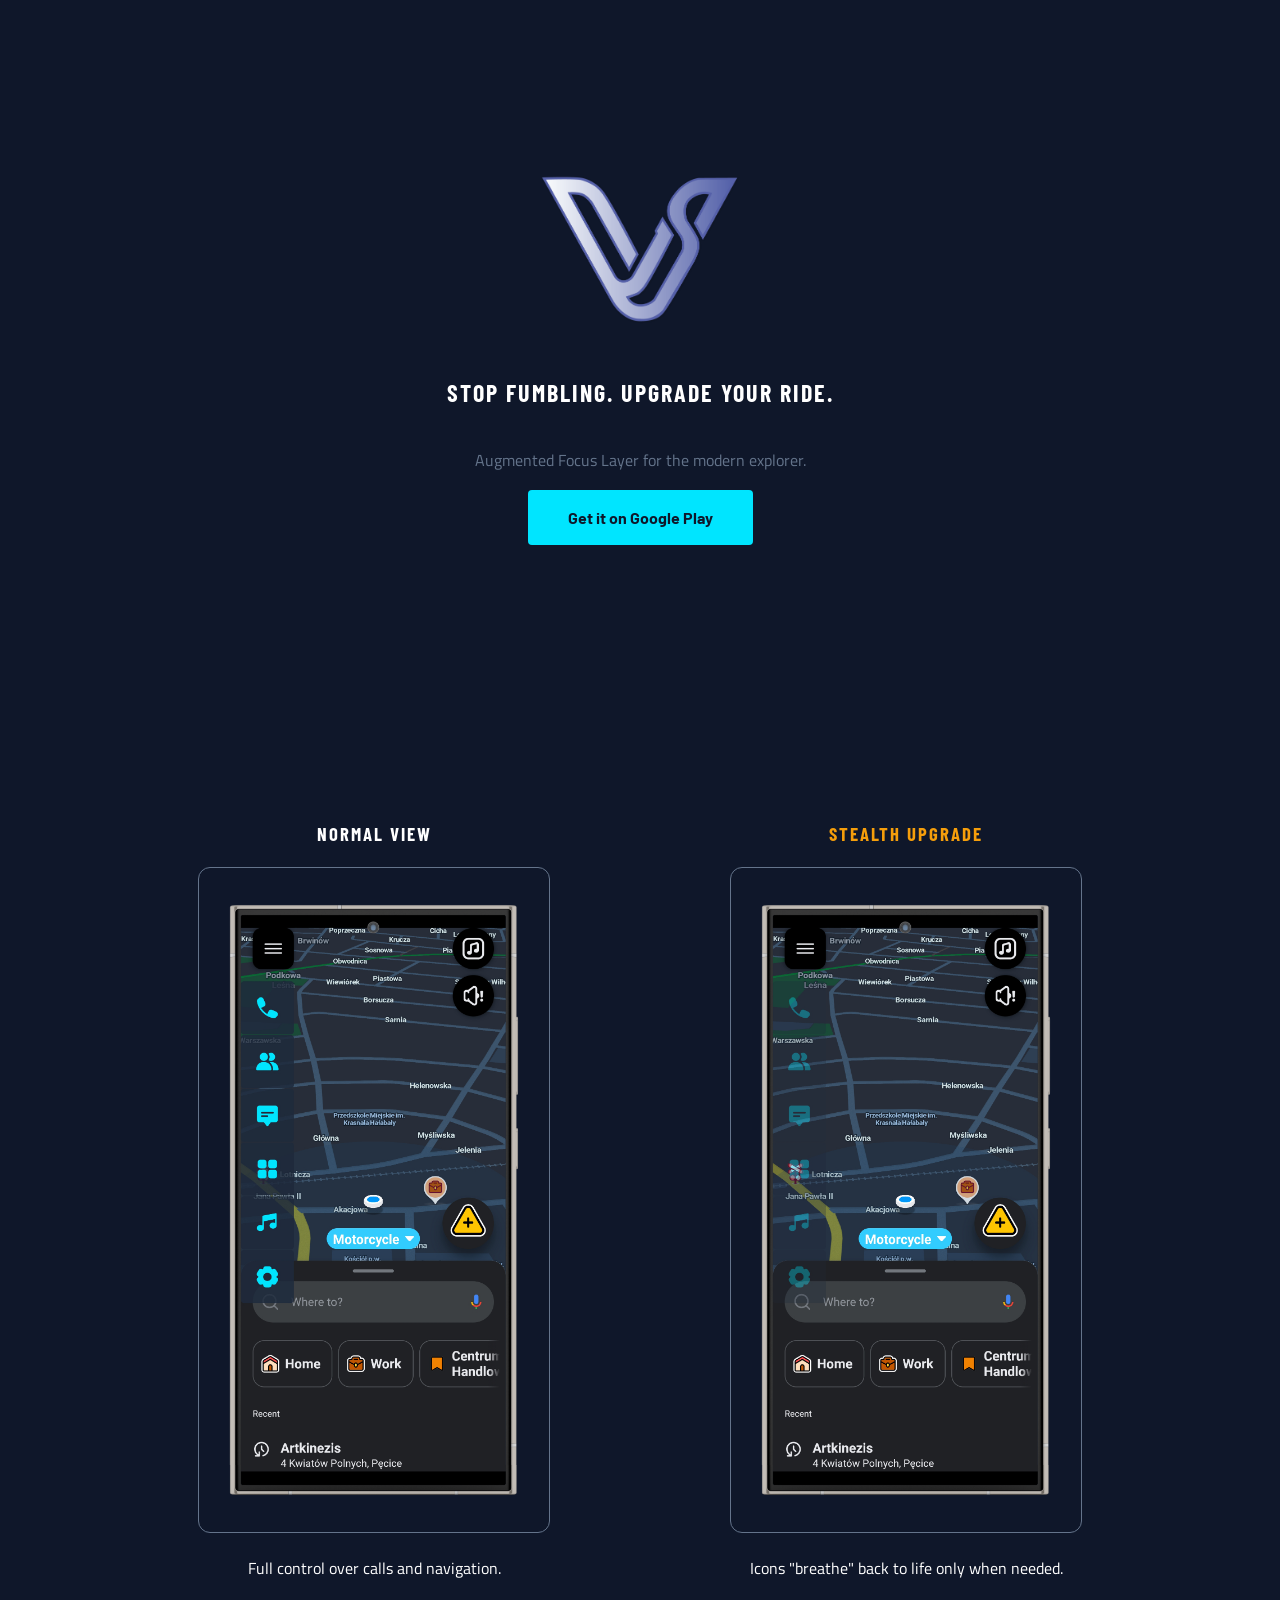
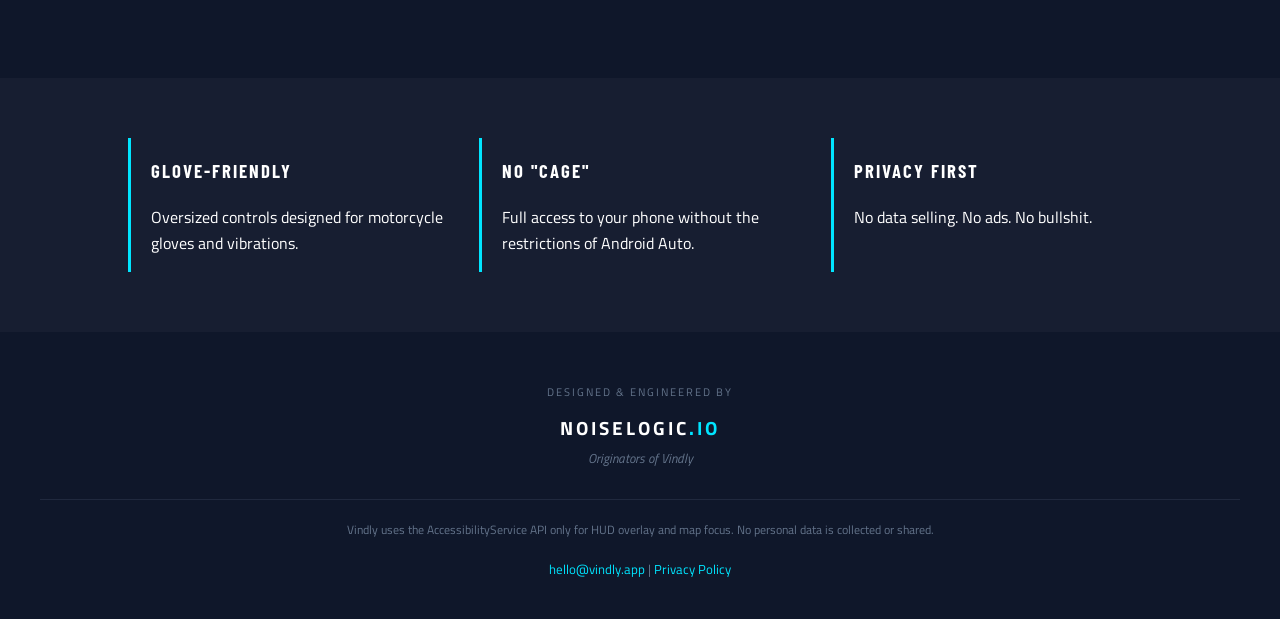
==== index.html @ b92289c8 "Update landing page copy and footer branding. Remove leftover cite markers, apply the new hero/foote" ====
<!DOCTYPE html>
<html lang="en">
<head>
    <meta charset="UTF-8">
    <meta name="viewport" content="width=device-width, initial-scale=1.0">
    <title>Vindly | Augmented Focus Layer</title>
    <link href="https://fonts.googleapis.com/css2?family=Barlow+Condensed:wght@700&family=Barlow:wght@400;700&family=Titillium+Web:wght@300;400;700&display=swap" rel="stylesheet">
    <style>
        :root {
            --midnight-navy: #0F172A; /* Tło paneli  */
            --velocity-cyan: #00E5FF; /* Główne akcenty  */
            --steel-gray: #64748B;    /* Elementy strukturalne */
            --premium-gold: #F59E0B;  /* Badge i Premium */
            --white: #FFFFFF;
        }

        body {
            margin: 0;
            background-color: var(--midnight-navy);
            color: var(--white);
            font-family: 'Titillium Web', sans-serif; /* Język inżynieryjny */
            line-height: 1.6;
        }

        h1, h2, h3 {
            font-family: 'Barlow Condensed', sans-serif; /* HUD Style */
            text-transform: uppercase;
            letter-spacing: 2px;
        }

        /* Sekcja Hero */
        .hero {
            height: 80vh;
            background: linear-gradient(rgba(15, 23, 42, 0.8), rgba(15, 23, 42, 0.8)), url('hero shot.png');
            background-size: cover;
            background-position: center;
            display: flex;
            flex-direction: column;
            justify-content: center;
            align-items: center;
            text-align: center;
            padding: 0 20px;
        }

        .logo { max-width: 200px; margin-bottom: 30px; }

        .btn-play {
            background-color: var(--velocity-cyan);
            color: var(--midnight-navy);
            padding: 15px 40px;
            font-weight: bold;
            text-decoration: none;
            border-radius: 4px;
            font-family: 'Barlow', sans-serif;
            transition: 0.3s ease;
        }

        .btn-play:hover { box-shadow: 0 0 15px var(--velocity-cyan); }

        /* Porównanie Normal vs Stealth */
        .comparison {
            padding: 80px 10%;
            display: grid;
            grid-template-columns: 1fr 1fr;
            gap: 40px;
            text-align: center;
        }

        .screen-container img {
            width: 100%;
            max-width: 350px;
            border-radius: 12px;
            border: 1px solid var(--steel-gray);
        }

        .stealth-label { color: var(--premium-gold); font-weight: bold; }

        /* Funkcje darmowe */
        .features {
            padding: 60px 10%;
            background: rgba(255, 255, 255, 0.03);
            display: grid;
            grid-template-columns: repeat(auto-fit, minmax(250px, 1fr));
            gap: 30px;
        }

        .feature-item { border-left: 3px solid var(--velocity-cyan); padding-left: 20px; }

        footer {
            padding: 40px;
            text-align: center;
            font-size: 0.8rem;
            color: var(--steel-gray);
        }

        @media (max-width: 768px) {
            .comparison { grid-template-columns: 1fr; }
        }
    </style>
</head>
<body>

    <section class="hero">
        <img src="logo Vindly.png" alt="Vindly Logo" class="logo">
        <h1>Stop fumbling. Upgrade your ride.</h1>
        <p style="max-width: 600px; color: var(--steel-gray);">Augmented Focus Layer for the modern explorer.</p>
        <a href="TU_WSTAW_LINK_DO_GOOGLE_PLAY" class="btn-play">Get it on Google Play</a>
    </section>

    <section class="comparison">
        <div class="screen-container">
            <h3>Normal View</h3>
            <img src="Screenshot_2_normal.png" alt="Vindly Normal Mode">
            <p>Full control over calls and navigation.</p>
        </div>
        <div class="screen-container">
            <h3 class="stealth-label">Stealth Upgrade</h3>
            <img src="Screenshot_1_stealth.png" alt="Vindly Stealth Mode">
            <p>Icons "breathe" back to life only when needed.</p>
        </div>
    </section>

    <section class="features">
        <div class="feature-item">
            <h3>Glove-Friendly</h3>
            <p>Oversized controls designed for motorcycle gloves and vibrations.</p>
        </div>
        <div class="feature-item">
            <h3>No "Cage"</h3>
            <p>Full access to your phone without the restrictions of Android Auto.</p>
        </div>
        <div class="feature-item">
            <h3>Privacy First</h3>
            <p>No data selling. No ads. No bullshit.</p>
        </div>
    </section>

    <footer>
        <div style="margin-bottom: 30px;">
            <p style="letter-spacing: 2px; font-size: 0.7rem; color: var(--steel-gray); text-transform: uppercase;">
                Designed & Engineered by
            </p>
            <a href="https://noiselogic.io" style="text-decoration: none; color: var(--white); font-weight: bold; font-size: 1.2rem; letter-spacing: 3px;">
                NOISELOGIC<span style="color: var(--velocity-cyan);">.IO</span>
            </a>
            <p style="font-size: 0.8rem; font-style: italic; margin-top: 5px; color: var(--steel-gray);">Originators of Vindly</p>
        </div>

        <div style="border-top: 1px solid rgba(100, 116, 139, 0.2); padding-top: 20px;">
            <p style="font-size: 0.75rem; max-width: 600px; margin: 0 auto 20px;">
                Vindly uses the AccessibilityService API only for HUD overlay and map focus.
                No personal data is collected or shared.
            </p>
            <a href="mailto:hello@vindly.app" style="color: var(--velocity-cyan); text-decoration: none;">hello@vindly.app</a> |
            <a href="https://noiselogic.io/privacy" style="color: var(--velocity-cyan); text-decoration: none;">Privacy Policy</a>
        </div>
    </footer>

</body>
</html>
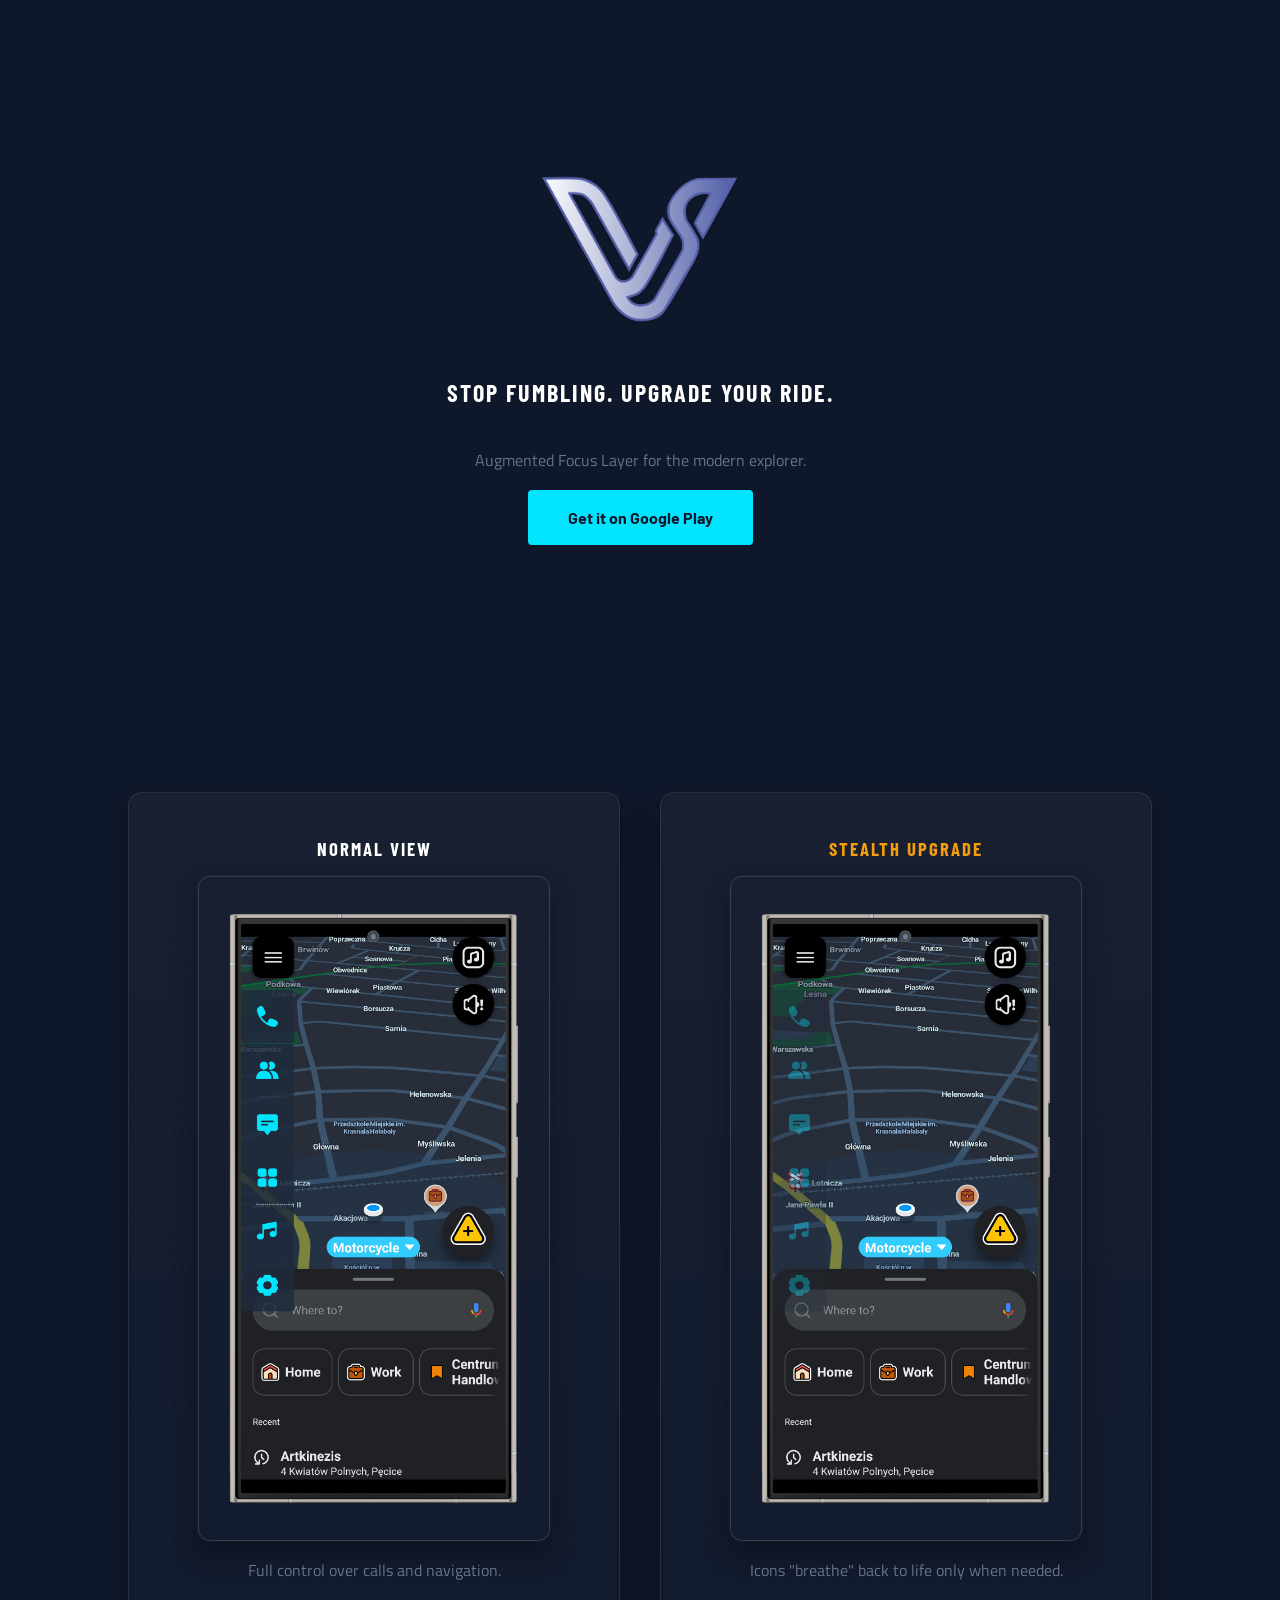
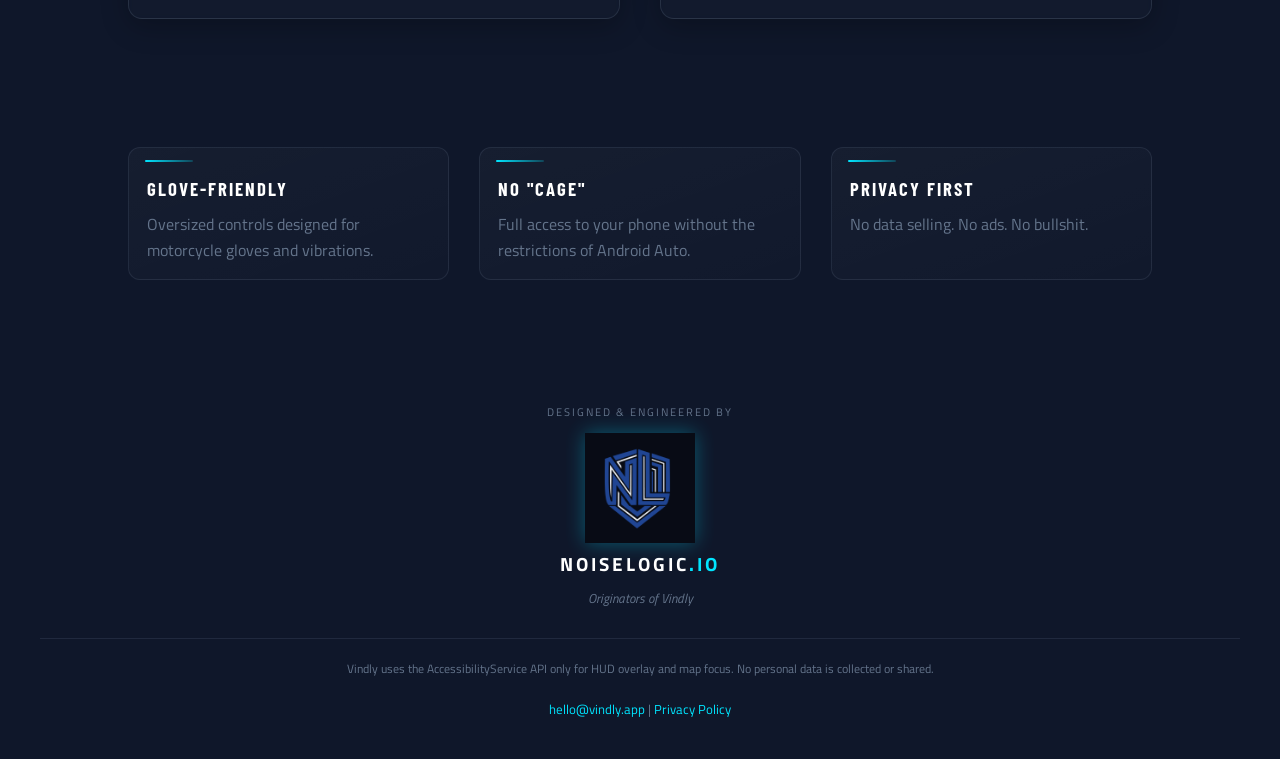
==== commit 15de2c27: "Apply Ghost UI polish and integrate Noiselogic logo. Refine comparison/features sections with lighte" ====
--- a/index.html
+++ b/index.html
@@ -59,37 +59,156 @@
 
         /* Porównanie Normal vs Stealth */
         .comparison {
-            padding: 80px 10%;
+            padding: 72px 10%;
             display: grid;
             grid-template-columns: 1fr 1fr;
             gap: 40px;
             text-align: center;
         }
 
+        .screen-container {
+            padding: 22px 20px 18px;
+            border-radius: 14px;
+            background: linear-gradient(
+                180deg,
+                rgba(255, 255, 255, 0.04) 0%,
+                rgba(255, 255, 255, 0.015) 100%
+            );
+            border: 1px solid rgba(100, 116, 139, 0.24);
+            backdrop-filter: blur(2px);
+            -webkit-backdrop-filter: blur(2px);
+            box-shadow: 0 8px 28px rgba(0, 0, 0, 0.24);
+            transition: transform 0.25s ease, border-color 0.25s ease, box-shadow 0.25s ease;
+        }
+
+        .screen-container:hover {
+            transform: translateY(-2px);
+            border-color: rgba(0, 229, 255, 0.45);
+            box-shadow: 0 12px 34px rgba(0, 0, 0, 0.28);
+        }
+
+        .screen-container h3 {
+            margin-bottom: 12px;
+        }
+
+        .screen-container p {
+            margin-top: 10px;
+            color: var(--steel-gray);
+        }
+
         .screen-container img {
             width: 100%;
             max-width: 350px;
             border-radius: 12px;
-            border: 1px solid var(--steel-gray);
+            border: 1px solid rgba(100, 116, 139, 0.38);
+            box-shadow: 0 0 0 1px rgba(255, 255, 255, 0.03), 0 12px 24px rgba(0, 0, 0, 0.35);
         }
 
         .stealth-label { color: var(--premium-gold); font-weight: bold; }
 
         /* Funkcje darmowe */
         .features {
-            padding: 60px 10%;
-            background: rgba(255, 255, 255, 0.03);
+            padding: 56px 10% 72px;
             display: grid;
             grid-template-columns: repeat(auto-fit, minmax(250px, 1fr));
             gap: 30px;
         }
 
-        .feature-item { border-left: 3px solid var(--velocity-cyan); padding-left: 20px; }
+        .feature-item {
+            position: relative;
+            padding: 18px 18px 16px;
+            border-radius: 12px;
+            background: linear-gradient(
+                160deg,
+                rgba(255, 255, 255, 0.03) 0%,
+                rgba(255, 255, 255, 0.01) 100%
+            );
+            border: 1px solid rgba(100, 116, 139, 0.2);
+            transition: border-color 0.25s ease, transform 0.25s ease;
+        }
+
+        .feature-item::before {
+            content: "";
+            position: absolute;
+            left: 16px;
+            top: 12px;
+            width: 48px;
+            height: 2px;
+            background: linear-gradient(90deg, var(--velocity-cyan) 0%, rgba(0, 229, 255, 0.2) 100%);
+            border-radius: 999px;
+        }
+
+        .feature-item:hover {
+            transform: translateY(-2px);
+            border-color: rgba(0, 229, 255, 0.38);
+        }
+
+        .feature-item h3 {
+            margin-top: 8px;
+            margin-bottom: 8px;
+        }
+
+        .feature-item p {
+            margin: 0;
+            color: var(--steel-gray);
+        }
 
         footer {
             padding: 40px;
             text-align: center;
             font-size: 0.8rem;
+            color: var(--steel-gray);
+        }
+
+        .credits-block {
+            margin-bottom: 30px;
+        }
+
+        .credits-kicker {
+            letter-spacing: 2px;
+            font-size: 0.7rem;
+            color: var(--steel-gray);
+            text-transform: uppercase;
+            margin-bottom: 12px;
+        }
+
+        .noiselogic-brand {
+            display: inline-flex;
+            flex-direction: column;
+            align-items: center;
+            gap: 6px;
+            text-decoration: none;
+            color: var(--white);
+            transition: transform 0.25s ease;
+        }
+
+        .noiselogic-logo {
+            width: 110px;
+            height: auto;
+            opacity: 0.95;
+            filter: drop-shadow(0 0 10px rgba(0, 229, 255, 0.35));
+            transition: filter 0.25s ease, transform 0.25s ease;
+        }
+
+        .noiselogic-wordmark {
+            font-weight: bold;
+            font-size: 1.2rem;
+            letter-spacing: 3px;
+        }
+
+        .noiselogic-brand:hover {
+            transform: translateY(-1px);
+        }
+
+        .noiselogic-brand:hover .noiselogic-logo {
+            transform: scale(1.03);
+            filter: drop-shadow(0 0 14px rgba(0, 229, 255, 0.5));
+        }
+
+        .credits-origin {
+            font-size: 0.8rem;
+            font-style: italic;
+            margin-top: 8px;
             color: var(--steel-gray);
         }
 
@@ -136,14 +255,15 @@
     </section>
 
     <footer>
-        <div style="margin-bottom: 30px;">
-            <p style="letter-spacing: 2px; font-size: 0.7rem; color: var(--steel-gray); text-transform: uppercase;">
+        <div class="credits-block">
+            <p class="credits-kicker">
                 Designed & Engineered by
             </p>
-            <a href="https://noiselogic.io" style="text-decoration: none; color: var(--white); font-weight: bold; font-size: 1.2rem; letter-spacing: 3px;">
-                NOISELOGIC<span style="color: var(--velocity-cyan);">.IO</span>
+            <a href="https://noiselogic.io" class="noiselogic-brand" aria-label="Visit Noiselogic website">
+                <img src="logo NoiseLogic.png" alt="Noiselogic Logo" class="noiselogic-logo">
+                <span class="noiselogic-wordmark">NOISELOGIC<span style="color: var(--velocity-cyan);">.IO</span></span>
             </a>
-            <p style="font-size: 0.8rem; font-style: italic; margin-top: 5px; color: var(--steel-gray);">Originators of Vindly</p>
+            <p class="credits-origin">Originators of Vindly</p>
         </div>
 
         <div style="border-top: 1px solid rgba(100, 116, 139, 0.2); padding-top: 20px;">
@@ -152,7 +272,7 @@
                 No personal data is collected or shared.
             </p>
             <a href="mailto:hello@vindly.app" style="color: var(--velocity-cyan); text-decoration: none;">hello@vindly.app</a> |
-            <a href="https://noiselogic.io/privacy" style="color: var(--velocity-cyan); text-decoration: none;">Privacy Policy</a>
+            <a href="privacy-policy.html" style="color: var(--velocity-cyan); text-decoration: none;">Privacy Policy</a>
         </div>
     </footer>
 
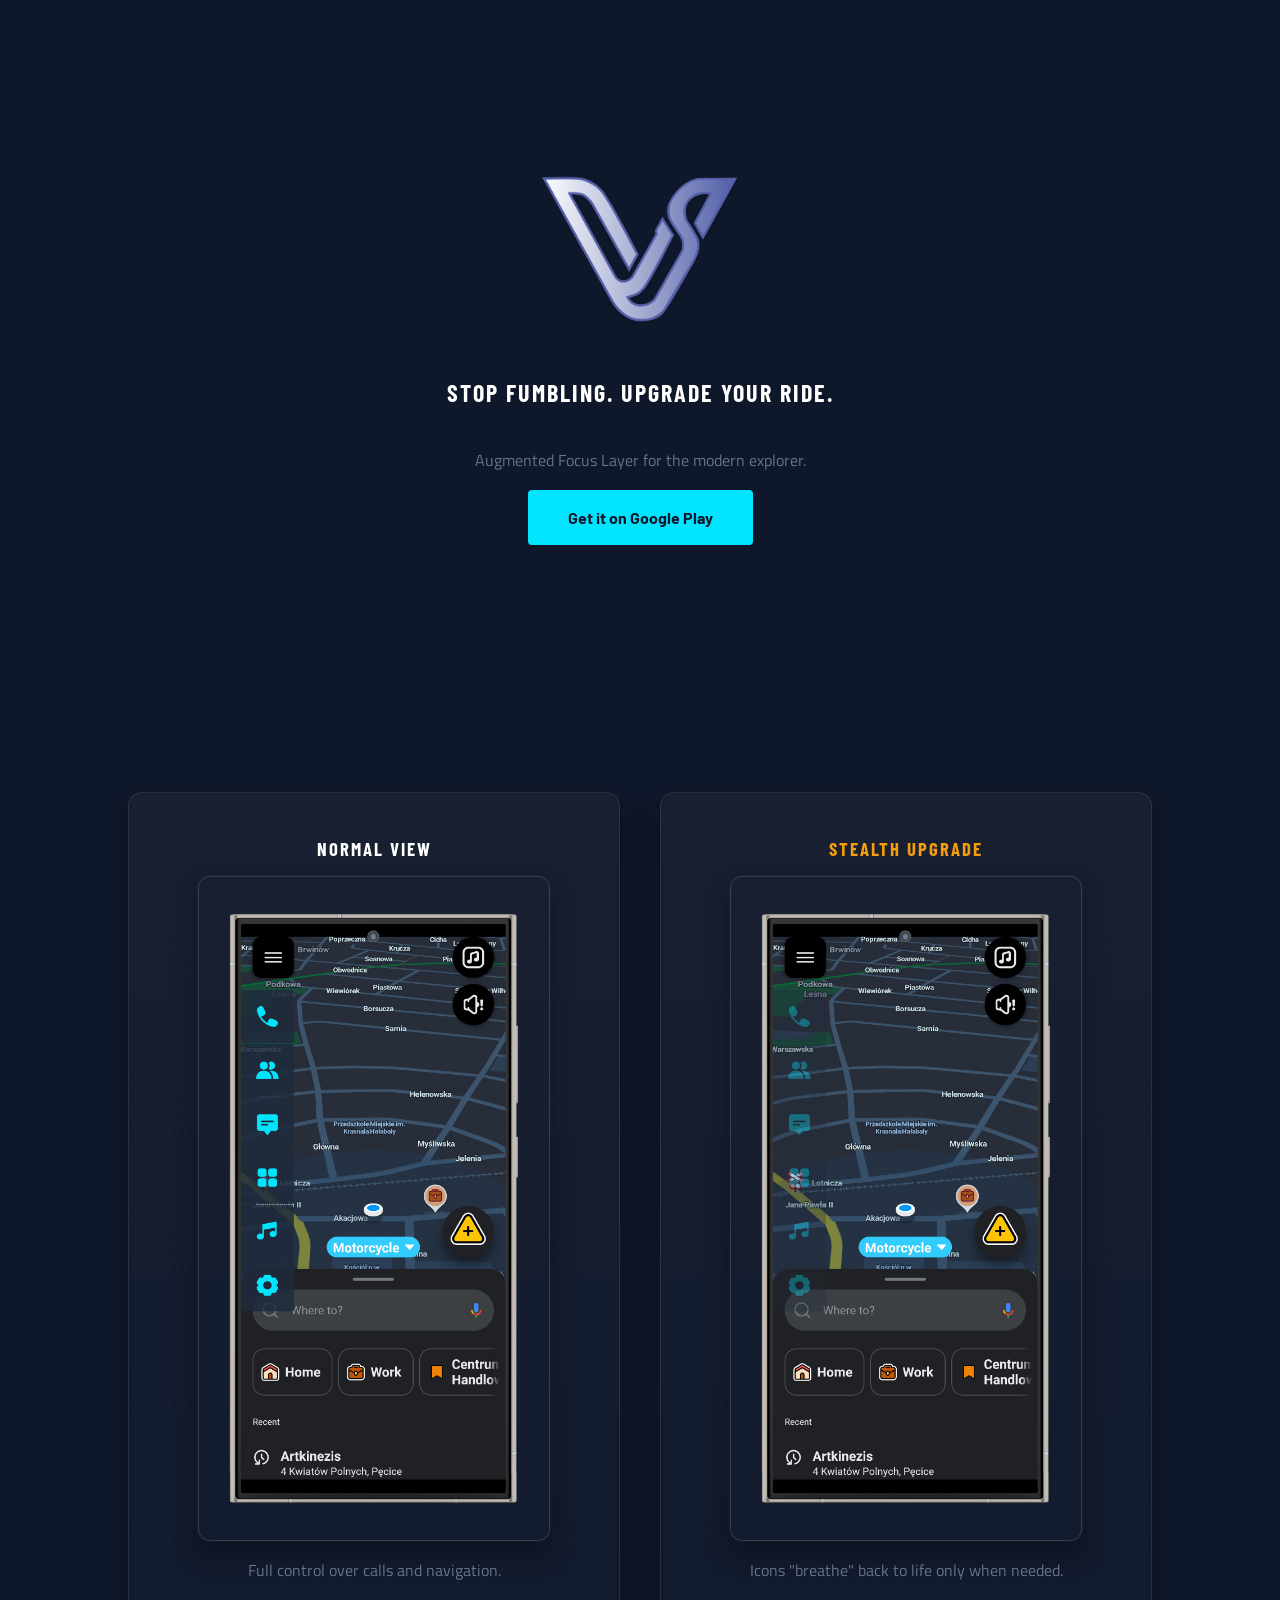
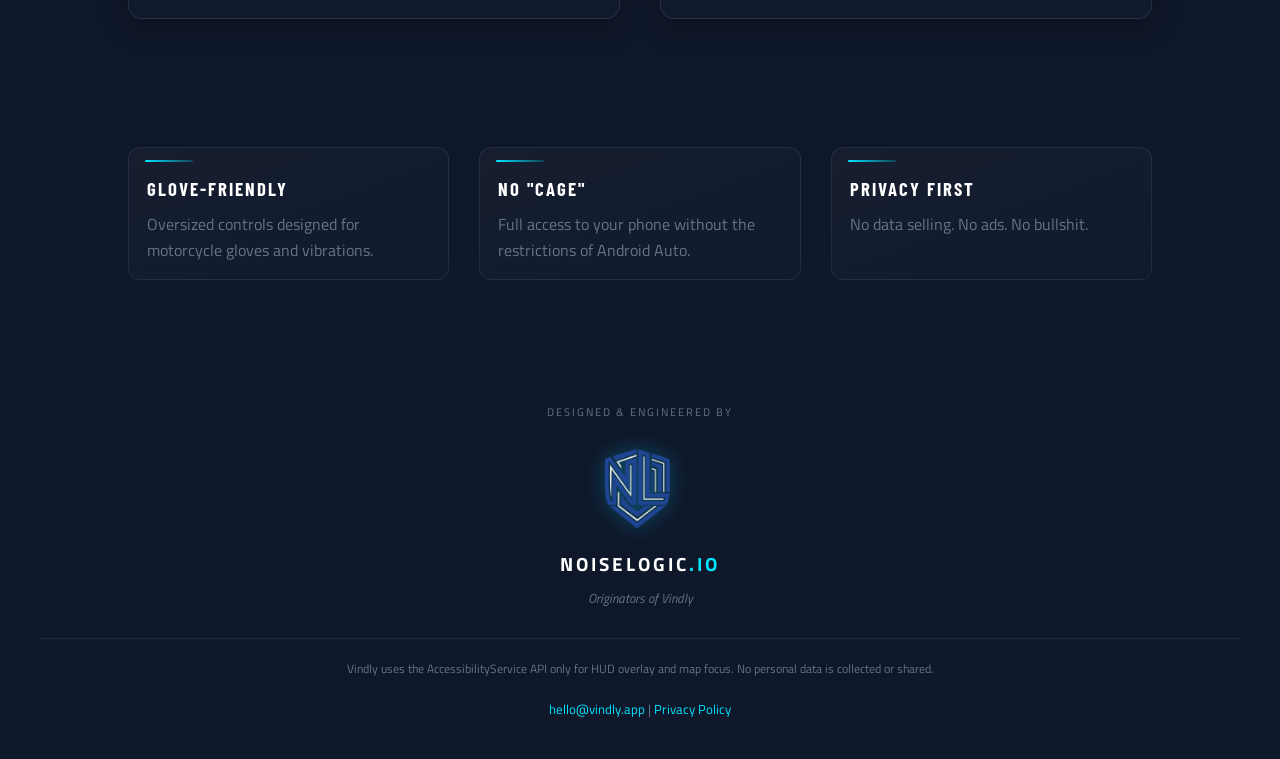
==== commit b4491a74: "Set Google Play testing URL in hero CTA. Replace the placeholder store link with the official Play C" ====
--- a/index.html
+++ b/index.html
@@ -223,7 +223,7 @@
         <img src="logo Vindly.png" alt="Vindly Logo" class="logo">
         <h1>Stop fumbling. Upgrade your ride.</h1>
         <p style="max-width: 600px; color: var(--steel-gray);">Augmented Focus Layer for the modern explorer.</p>
-        <a href="TU_WSTAW_LINK_DO_GOOGLE_PLAY" class="btn-play">Get it on Google Play</a>
+        <a href="https://play.google.com/apps/testing/io.noiselogic.vindly" class="btn-play">Get it on Google Play</a>
     </section>
 
     <section class="comparison">
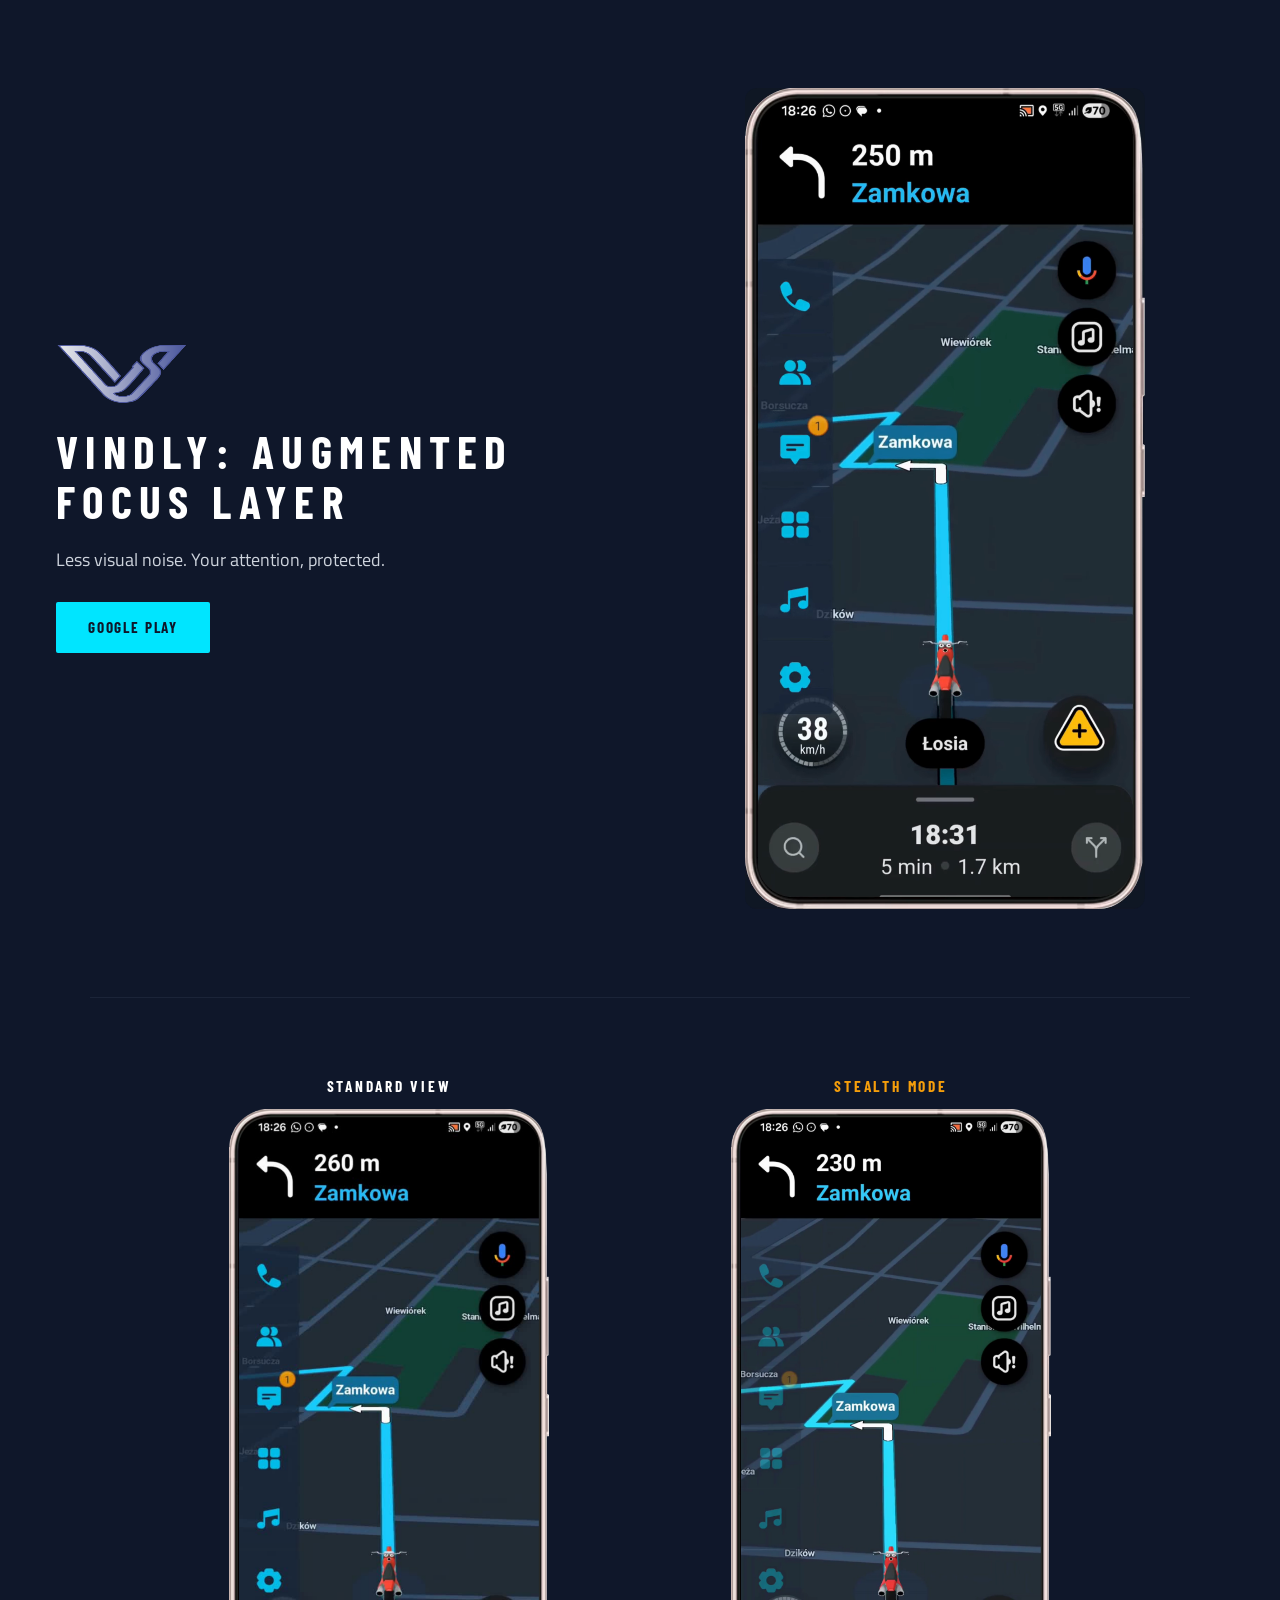
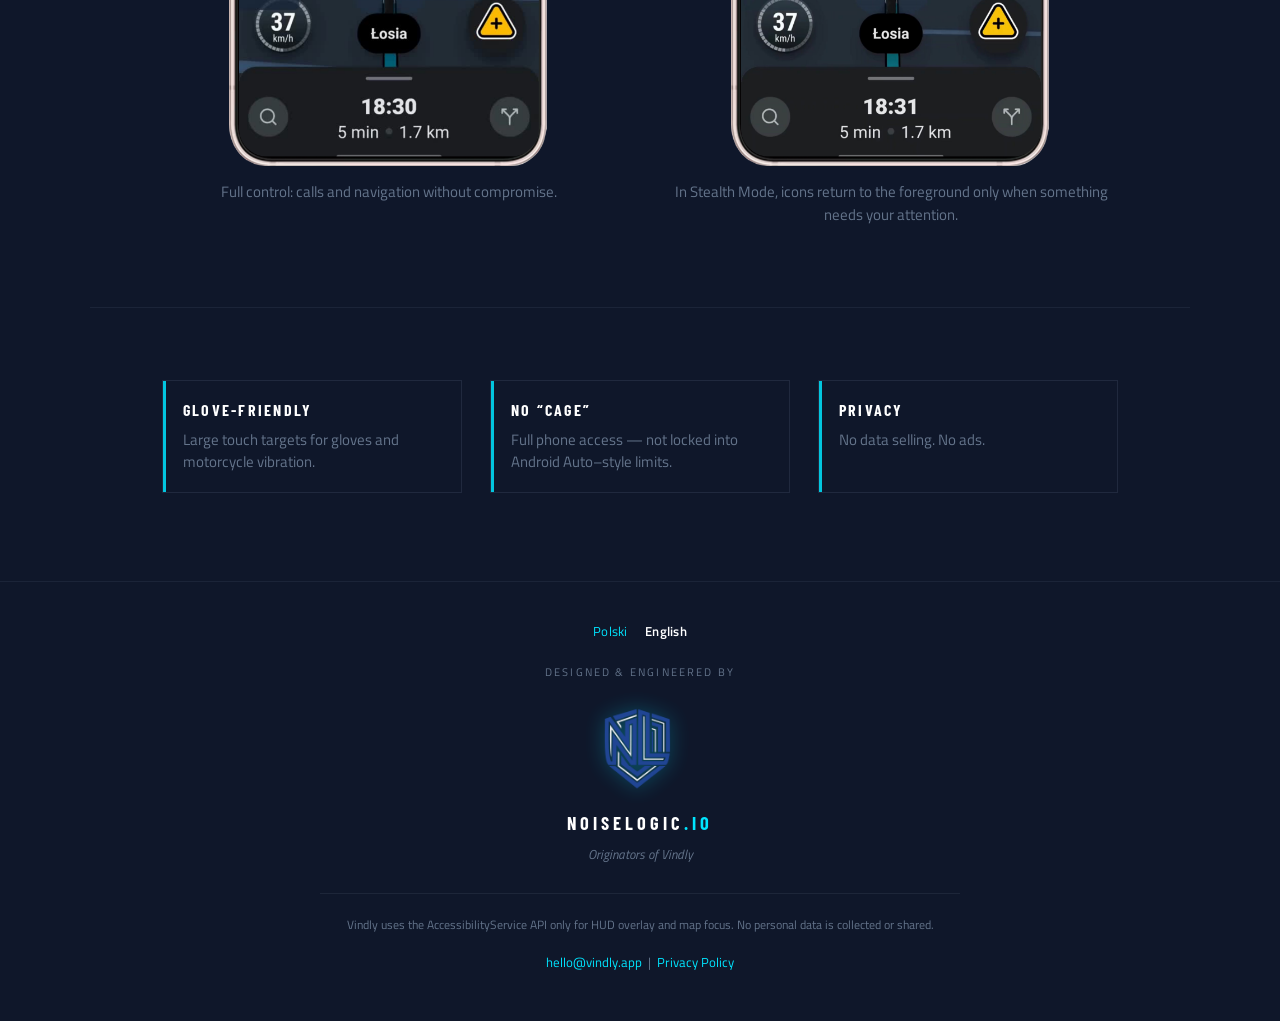
==== commit 188a9d85: "Landing: Void hero, pl/en locales, shared CSS, media assets Restructure site with pl/ and en/ homepa" ====
--- a/index.html
+++ b/index.html
@@ -3,278 +3,27 @@
 <head>
     <meta charset="UTF-8">
     <meta name="viewport" content="width=device-width, initial-scale=1.0">
-    <title>Vindly | Augmented Focus Layer</title>
-    <link href="https://fonts.googleapis.com/css2?family=Barlow+Condensed:wght@700&family=Barlow:wght@400;700&family=Titillium+Web:wght@300;400;700&display=swap" rel="stylesheet">
-    <style>
-        :root {
-            --midnight-navy: #0F172A; /* Tło paneli  */
-            --velocity-cyan: #00E5FF; /* Główne akcenty  */
-            --steel-gray: #64748B;    /* Elementy strukturalne */
-            --premium-gold: #F59E0B;  /* Badge i Premium */
-            --white: #FFFFFF;
-        }
-
-        body {
-            margin: 0;
-            background-color: var(--midnight-navy);
-            color: var(--white);
-            font-family: 'Titillium Web', sans-serif; /* Język inżynieryjny */
-            line-height: 1.6;
-        }
-
-        h1, h2, h3 {
-            font-family: 'Barlow Condensed', sans-serif; /* HUD Style */
-            text-transform: uppercase;
-            letter-spacing: 2px;
-        }
-
-        /* Sekcja Hero */
-        .hero {
-            height: 80vh;
-            background: linear-gradient(rgba(15, 23, 42, 0.8), rgba(15, 23, 42, 0.8)), url('hero shot.png');
-            background-size: cover;
-            background-position: center;
-            display: flex;
-            flex-direction: column;
-            justify-content: center;
-            align-items: center;
-            text-align: center;
-            padding: 0 20px;
-        }
-
-        .logo { max-width: 200px; margin-bottom: 30px; }
-
-        .btn-play {
-            background-color: var(--velocity-cyan);
-            color: var(--midnight-navy);
-            padding: 15px 40px;
-            font-weight: bold;
-            text-decoration: none;
-            border-radius: 4px;
-            font-family: 'Barlow', sans-serif;
-            transition: 0.3s ease;
-        }
-
-        .btn-play:hover { box-shadow: 0 0 15px var(--velocity-cyan); }
-
-        /* Porównanie Normal vs Stealth */
-        .comparison {
-            padding: 72px 10%;
-            display: grid;
-            grid-template-columns: 1fr 1fr;
-            gap: 40px;
-            text-align: center;
-        }
-
-        .screen-container {
-            padding: 22px 20px 18px;
-            border-radius: 14px;
-            background: linear-gradient(
-                180deg,
-                rgba(255, 255, 255, 0.04) 0%,
-                rgba(255, 255, 255, 0.015) 100%
-            );
-            border: 1px solid rgba(100, 116, 139, 0.24);
-            backdrop-filter: blur(2px);
-            -webkit-backdrop-filter: blur(2px);
-            box-shadow: 0 8px 28px rgba(0, 0, 0, 0.24);
-            transition: transform 0.25s ease, border-color 0.25s ease, box-shadow 0.25s ease;
-        }
-
-        .screen-container:hover {
-            transform: translateY(-2px);
-            border-color: rgba(0, 229, 255, 0.45);
-            box-shadow: 0 12px 34px rgba(0, 0, 0, 0.28);
-        }
-
-        .screen-container h3 {
-            margin-bottom: 12px;
-        }
-
-        .screen-container p {
-            margin-top: 10px;
-            color: var(--steel-gray);
-        }
-
-        .screen-container img {
-            width: 100%;
-            max-width: 350px;
-            border-radius: 12px;
-            border: 1px solid rgba(100, 116, 139, 0.38);
-            box-shadow: 0 0 0 1px rgba(255, 255, 255, 0.03), 0 12px 24px rgba(0, 0, 0, 0.35);
-        }
-
-        .stealth-label { color: var(--premium-gold); font-weight: bold; }
-
-        /* Funkcje darmowe */
-        .features {
-            padding: 56px 10% 72px;
-            display: grid;
-            grid-template-columns: repeat(auto-fit, minmax(250px, 1fr));
-            gap: 30px;
-        }
-
-        .feature-item {
-            position: relative;
-            padding: 18px 18px 16px;
-            border-radius: 12px;
-            background: linear-gradient(
-                160deg,
-                rgba(255, 255, 255, 0.03) 0%,
-                rgba(255, 255, 255, 0.01) 100%
-            );
-            border: 1px solid rgba(100, 116, 139, 0.2);
-            transition: border-color 0.25s ease, transform 0.25s ease;
-        }
-
-        .feature-item::before {
-            content: "";
-            position: absolute;
-            left: 16px;
-            top: 12px;
-            width: 48px;
-            height: 2px;
-            background: linear-gradient(90deg, var(--velocity-cyan) 0%, rgba(0, 229, 255, 0.2) 100%);
-            border-radius: 999px;
-        }
-
-        .feature-item:hover {
-            transform: translateY(-2px);
-            border-color: rgba(0, 229, 255, 0.38);
-        }
-
-        .feature-item h3 {
-            margin-top: 8px;
-            margin-bottom: 8px;
-        }
-
-        .feature-item p {
-            margin: 0;
-            color: var(--steel-gray);
-        }
-
-        footer {
-            padding: 40px;
-            text-align: center;
-            font-size: 0.8rem;
-            color: var(--steel-gray);
-        }
-
-        .credits-block {
-            margin-bottom: 30px;
-        }
-
-        .credits-kicker {
-            letter-spacing: 2px;
-            font-size: 0.7rem;
-            color: var(--steel-gray);
-            text-transform: uppercase;
-            margin-bottom: 12px;
-        }
-
-        .noiselogic-brand {
-            display: inline-flex;
-            flex-direction: column;
-            align-items: center;
-            gap: 6px;
-            text-decoration: none;
-            color: var(--white);
-            transition: transform 0.25s ease;
-        }
-
-        .noiselogic-logo {
-            width: 110px;
-            height: auto;
-            opacity: 0.95;
-            filter: drop-shadow(0 0 10px rgba(0, 229, 255, 0.35));
-            transition: filter 0.25s ease, transform 0.25s ease;
-        }
-
-        .noiselogic-wordmark {
-            font-weight: bold;
-            font-size: 1.2rem;
-            letter-spacing: 3px;
-        }
-
-        .noiselogic-brand:hover {
-            transform: translateY(-1px);
-        }
-
-        .noiselogic-brand:hover .noiselogic-logo {
-            transform: scale(1.03);
-            filter: drop-shadow(0 0 14px rgba(0, 229, 255, 0.5));
-        }
-
-        .credits-origin {
-            font-size: 0.8rem;
-            font-style: italic;
-            margin-top: 8px;
-            color: var(--steel-gray);
-        }
-
-        @media (max-width: 768px) {
-            .comparison { grid-template-columns: 1fr; }
-        }
-    </style>
+    <title>Vindly</title>
+    <link rel="alternate" hreflang="pl" href="https://vindly.app/pl/">
+    <link rel="alternate" hreflang="en" href="https://vindly.app/en/">
+    <link rel="alternate" hreflang="x-default" href="https://vindly.app/pl/">
+    <link rel="canonical" href="https://vindly.app/pl/">
+    <script>
+        (function () {
+            var list = navigator.languages && navigator.languages.length ? navigator.languages : [navigator.language || ""];
+            var pl = list.some(function (s) {
+                return String(s).toLowerCase().indexOf("pl") === 0;
+            });
+            location.replace(pl ? "pl/" : "en/");
+        })();
+    </script>
+    <meta http-equiv="refresh" content="0; url=pl/">
 </head>
-<body>
-
-    <section class="hero">
-        <img src="logo Vindly.png" alt="Vindly Logo" class="logo">
-        <h1>Stop fumbling. Upgrade your ride.</h1>
-        <p style="max-width: 600px; color: var(--steel-gray);">Augmented Focus Layer for the modern explorer.</p>
-        <a href="https://play.google.com/apps/testing/io.noiselogic.vindly" class="btn-play">Get it on Google Play</a>
-    </section>
-
-    <section class="comparison">
-        <div class="screen-container">
-            <h3>Normal View</h3>
-            <img src="Screenshot_2_normal.png" alt="Vindly Normal Mode">
-            <p>Full control over calls and navigation.</p>
-        </div>
-        <div class="screen-container">
-            <h3 class="stealth-label">Stealth Upgrade</h3>
-            <img src="Screenshot_1_stealth.png" alt="Vindly Stealth Mode">
-            <p>Icons "breathe" back to life only when needed.</p>
-        </div>
-    </section>
-
-    <section class="features">
-        <div class="feature-item">
-            <h3>Glove-Friendly</h3>
-            <p>Oversized controls designed for motorcycle gloves and vibrations.</p>
-        </div>
-        <div class="feature-item">
-            <h3>No "Cage"</h3>
-            <p>Full access to your phone without the restrictions of Android Auto.</p>
-        </div>
-        <div class="feature-item">
-            <h3>Privacy First</h3>
-            <p>No data selling. No ads. No bullshit.</p>
-        </div>
-    </section>
-
-    <footer>
-        <div class="credits-block">
-            <p class="credits-kicker">
-                Designed & Engineered by
-            </p>
-            <a href="https://noiselogic.io" class="noiselogic-brand" aria-label="Visit Noiselogic website">
-                <img src="logo NoiseLogic.png" alt="Noiselogic Logo" class="noiselogic-logo">
-                <span class="noiselogic-wordmark">NOISELOGIC<span style="color: var(--velocity-cyan);">.IO</span></span>
-            </a>
-            <p class="credits-origin">Originators of Vindly</p>
-        </div>
-
-        <div style="border-top: 1px solid rgba(100, 116, 139, 0.2); padding-top: 20px;">
-            <p style="font-size: 0.75rem; max-width: 600px; margin: 0 auto 20px;">
-                Vindly uses the AccessibilityService API only for HUD overlay and map focus.
-                No personal data is collected or shared.
-            </p>
-            <a href="mailto:hello@vindly.app" style="color: var(--velocity-cyan); text-decoration: none;">hello@vindly.app</a> |
-            <a href="privacy-policy.html" style="color: var(--velocity-cyan); text-decoration: none;">Privacy Policy</a>
-        </div>
-    </footer>
-
+<body style="margin:0;min-height:100vh;display:flex;align-items:center;justify-content:center;background:#0F172A;color:#94a3b8;font-family:Titillium Web,system-ui,sans-serif;text-align:center;padding:1.5rem">
+    <p style="margin:0;font-size:0.95rem;line-height:1.6">
+        <a href="pl/" hreflang="pl" lang="pl" style="color:#00E5FF;text-decoration:none">Polski</a>
+        &nbsp;·&nbsp;
+        <a href="en/" hreflang="en" lang="en" style="color:#00E5FF;text-decoration:none">English</a>
+    </p>
 </body>
-</html>+</html>
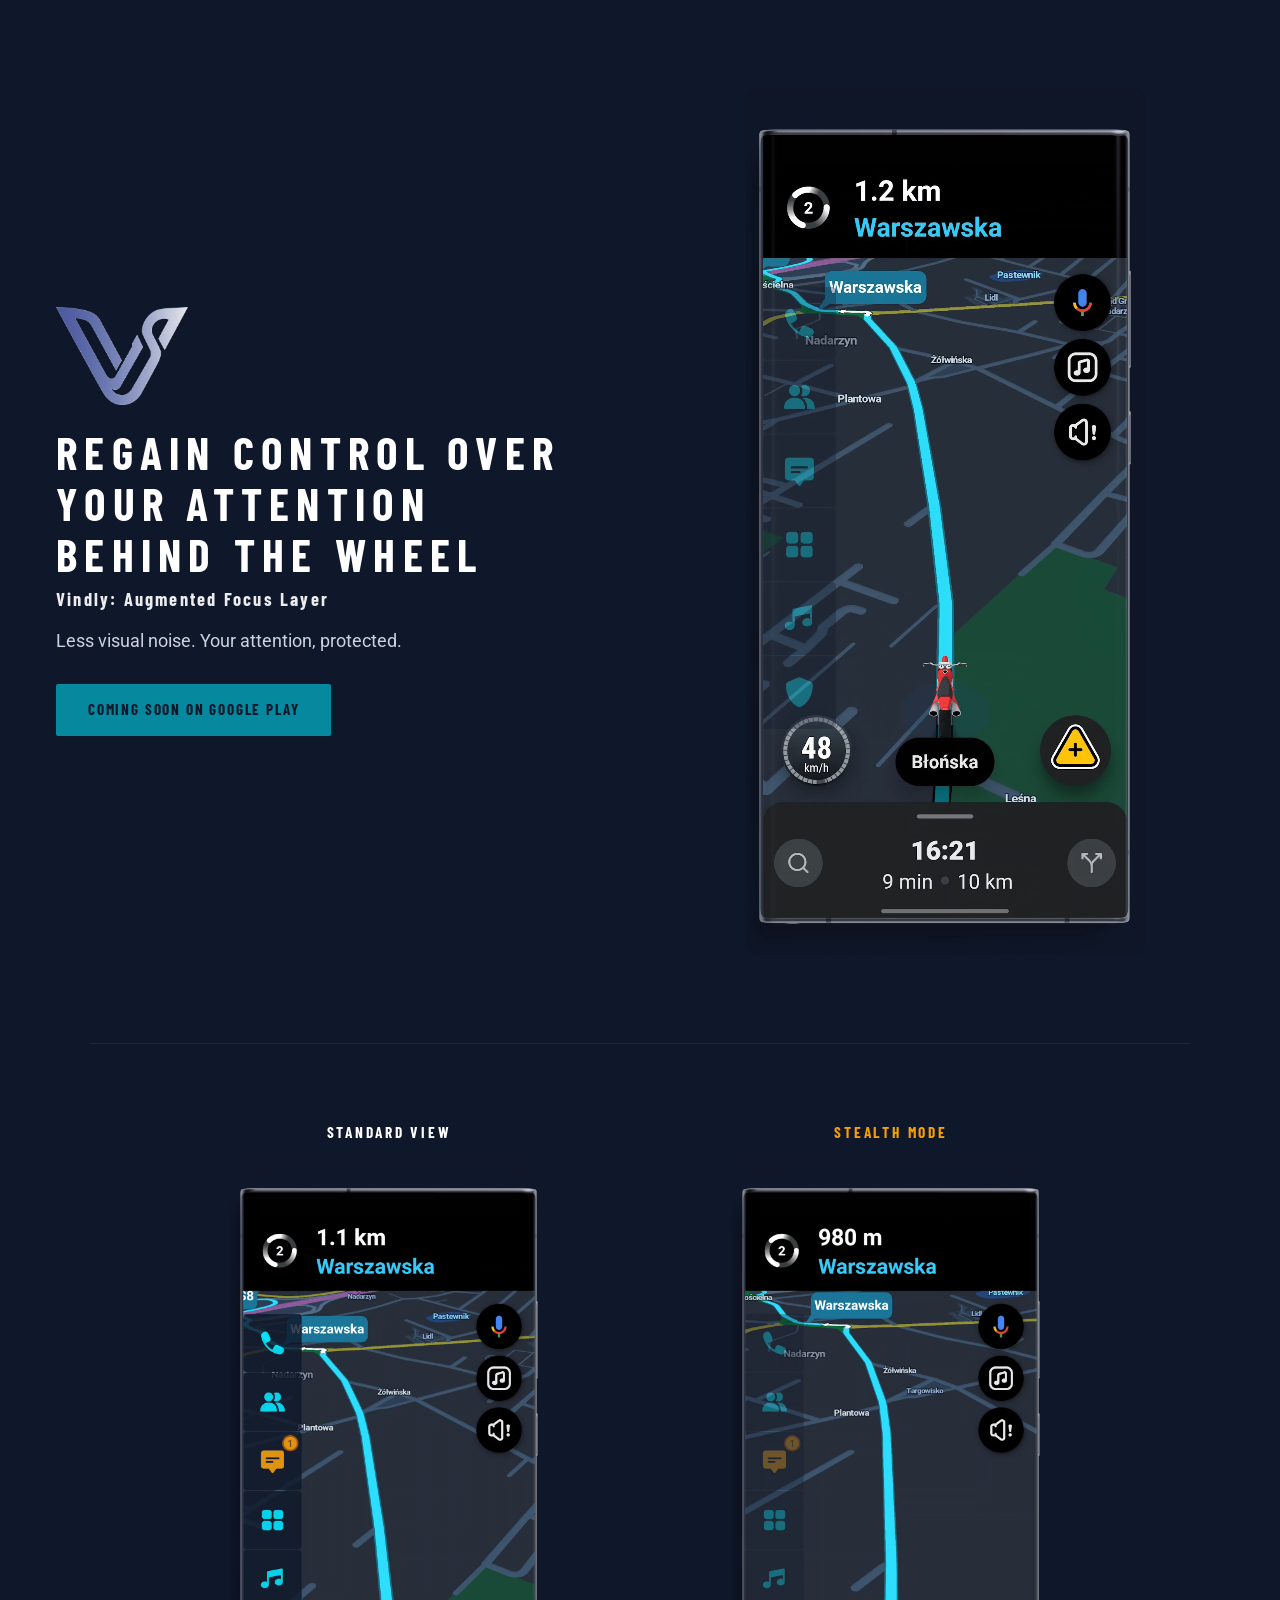
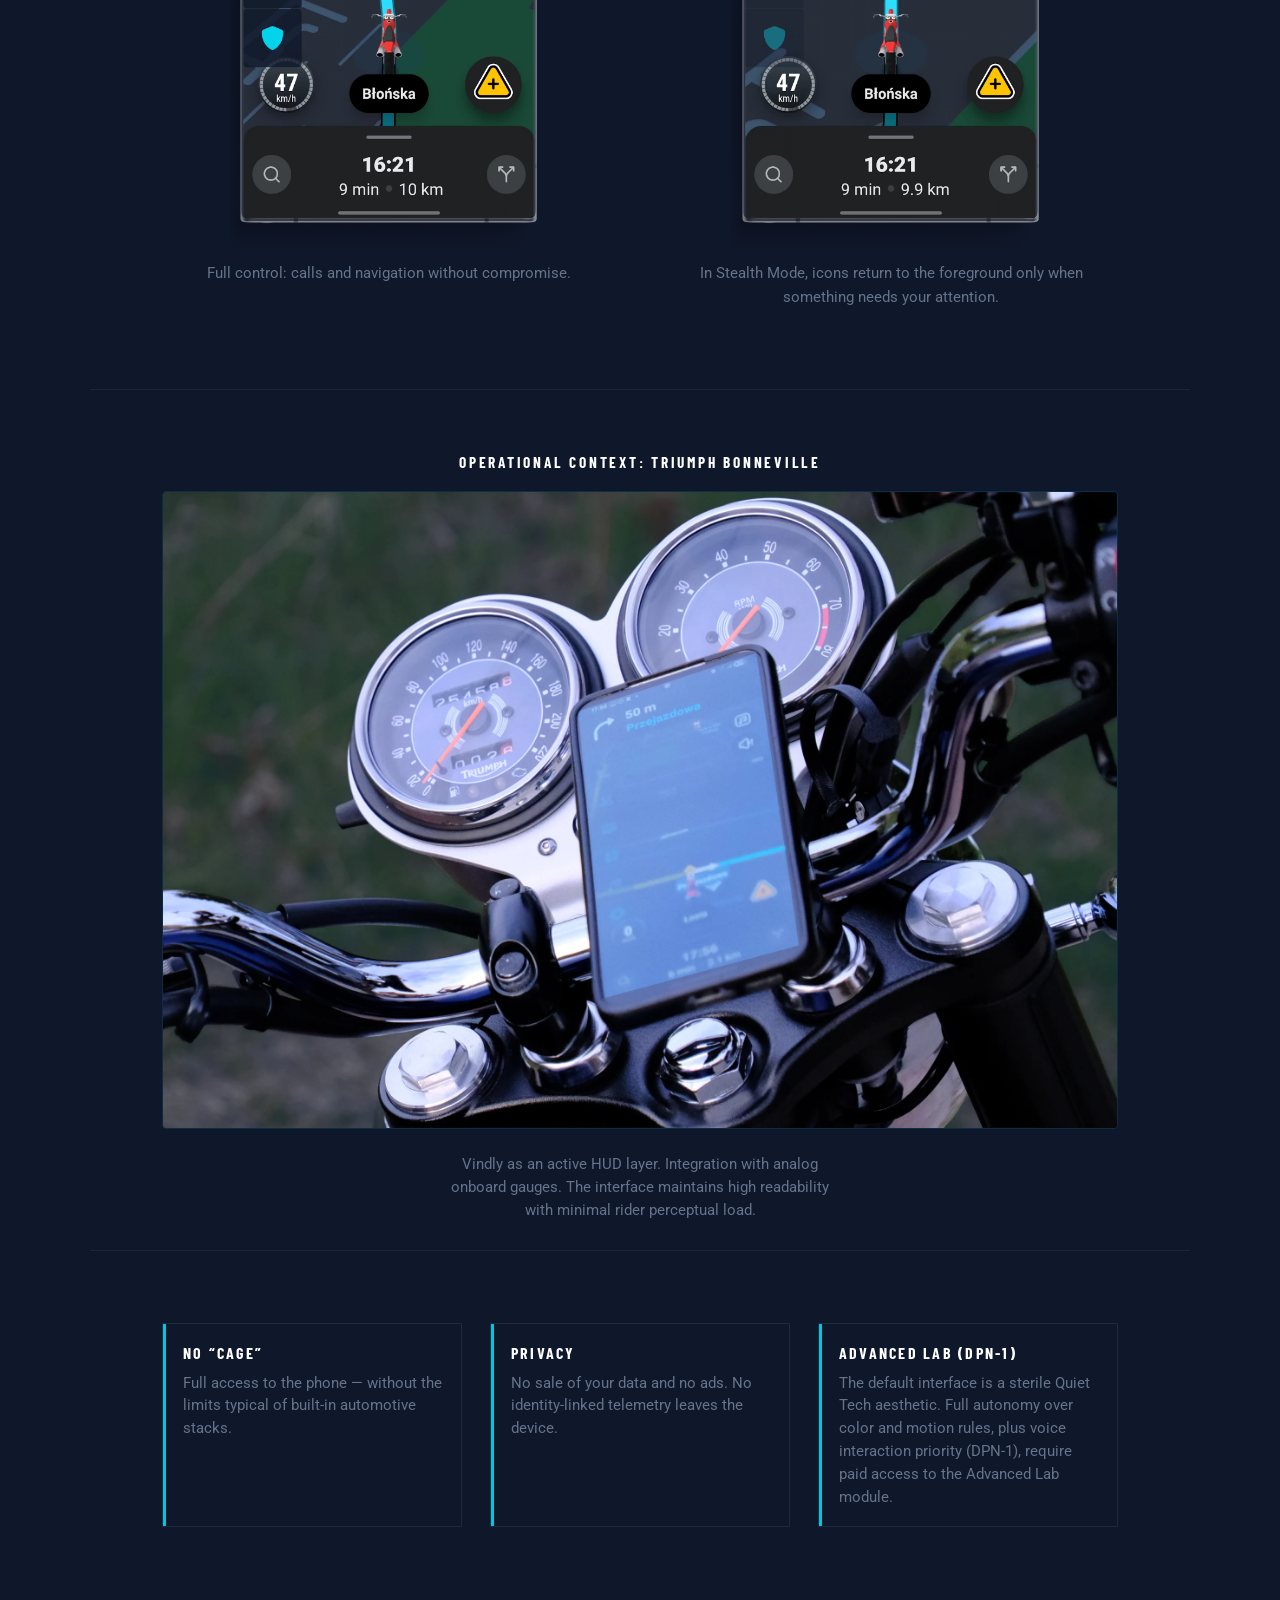
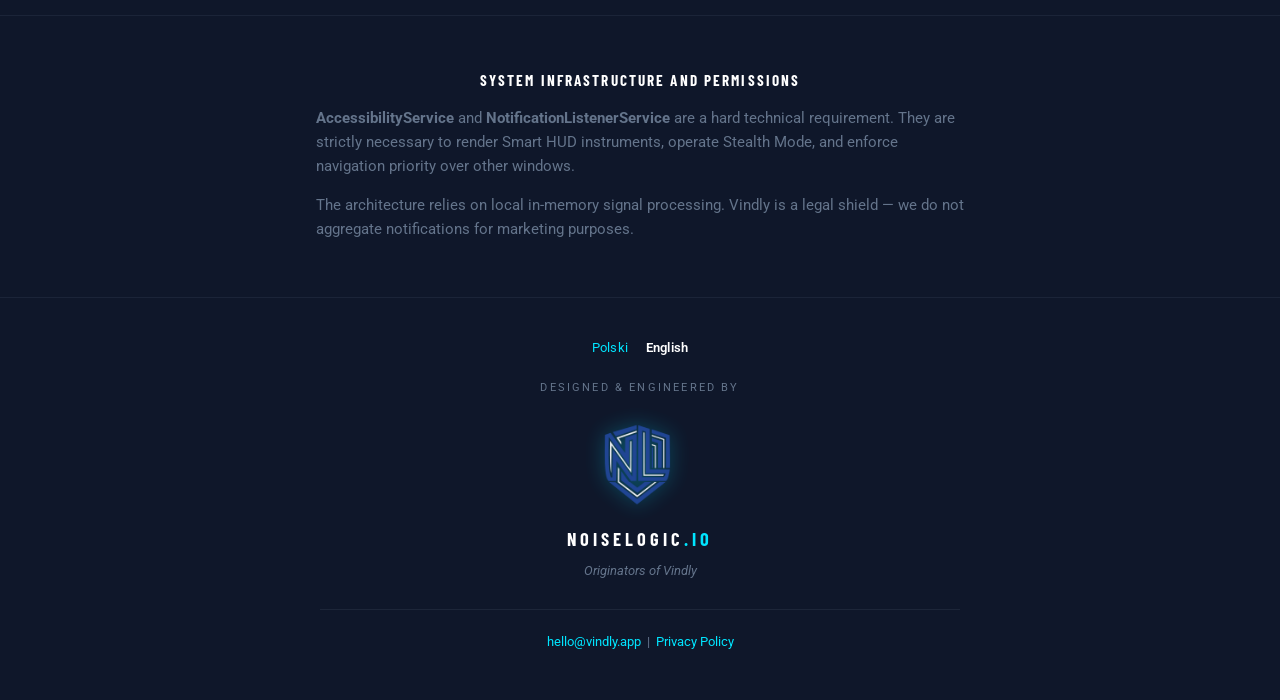
==== commit 4594e334: "Landing: compliance shield, dead Play CTA, OG/meta, Roboto, slug logos - PL/EN head: meta descriptio" ====
--- a/index.html
+++ b/index.html
@@ -8,6 +8,7 @@
     <link rel="alternate" hreflang="en" href="https://vindly.app/en/">
     <link rel="alternate" hreflang="x-default" href="https://vindly.app/pl/">
     <link rel="canonical" href="https://vindly.app/pl/">
+    <link href="https://fonts.googleapis.com/css2?family=Roboto&display=swap" rel="stylesheet">
     <script>
         (function () {
             var list = navigator.languages && navigator.languages.length ? navigator.languages : [navigator.language || ""];
@@ -19,7 +20,7 @@
     </script>
     <meta http-equiv="refresh" content="0; url=pl/">
 </head>
-<body style="margin:0;min-height:100vh;display:flex;align-items:center;justify-content:center;background:#0F172A;color:#94a3b8;font-family:Titillium Web,system-ui,sans-serif;text-align:center;padding:1.5rem">
+<body style="margin:0;min-height:100vh;display:flex;align-items:center;justify-content:center;background:#0F172A;color:#94a3b8;font-family:Roboto,system-ui,sans-serif;text-align:center;padding:1.5rem">
     <p style="margin:0;font-size:0.95rem;line-height:1.6">
         <a href="pl/" hreflang="pl" lang="pl" style="color:#00E5FF;text-decoration:none">Polski</a>
         &nbsp;·&nbsp;
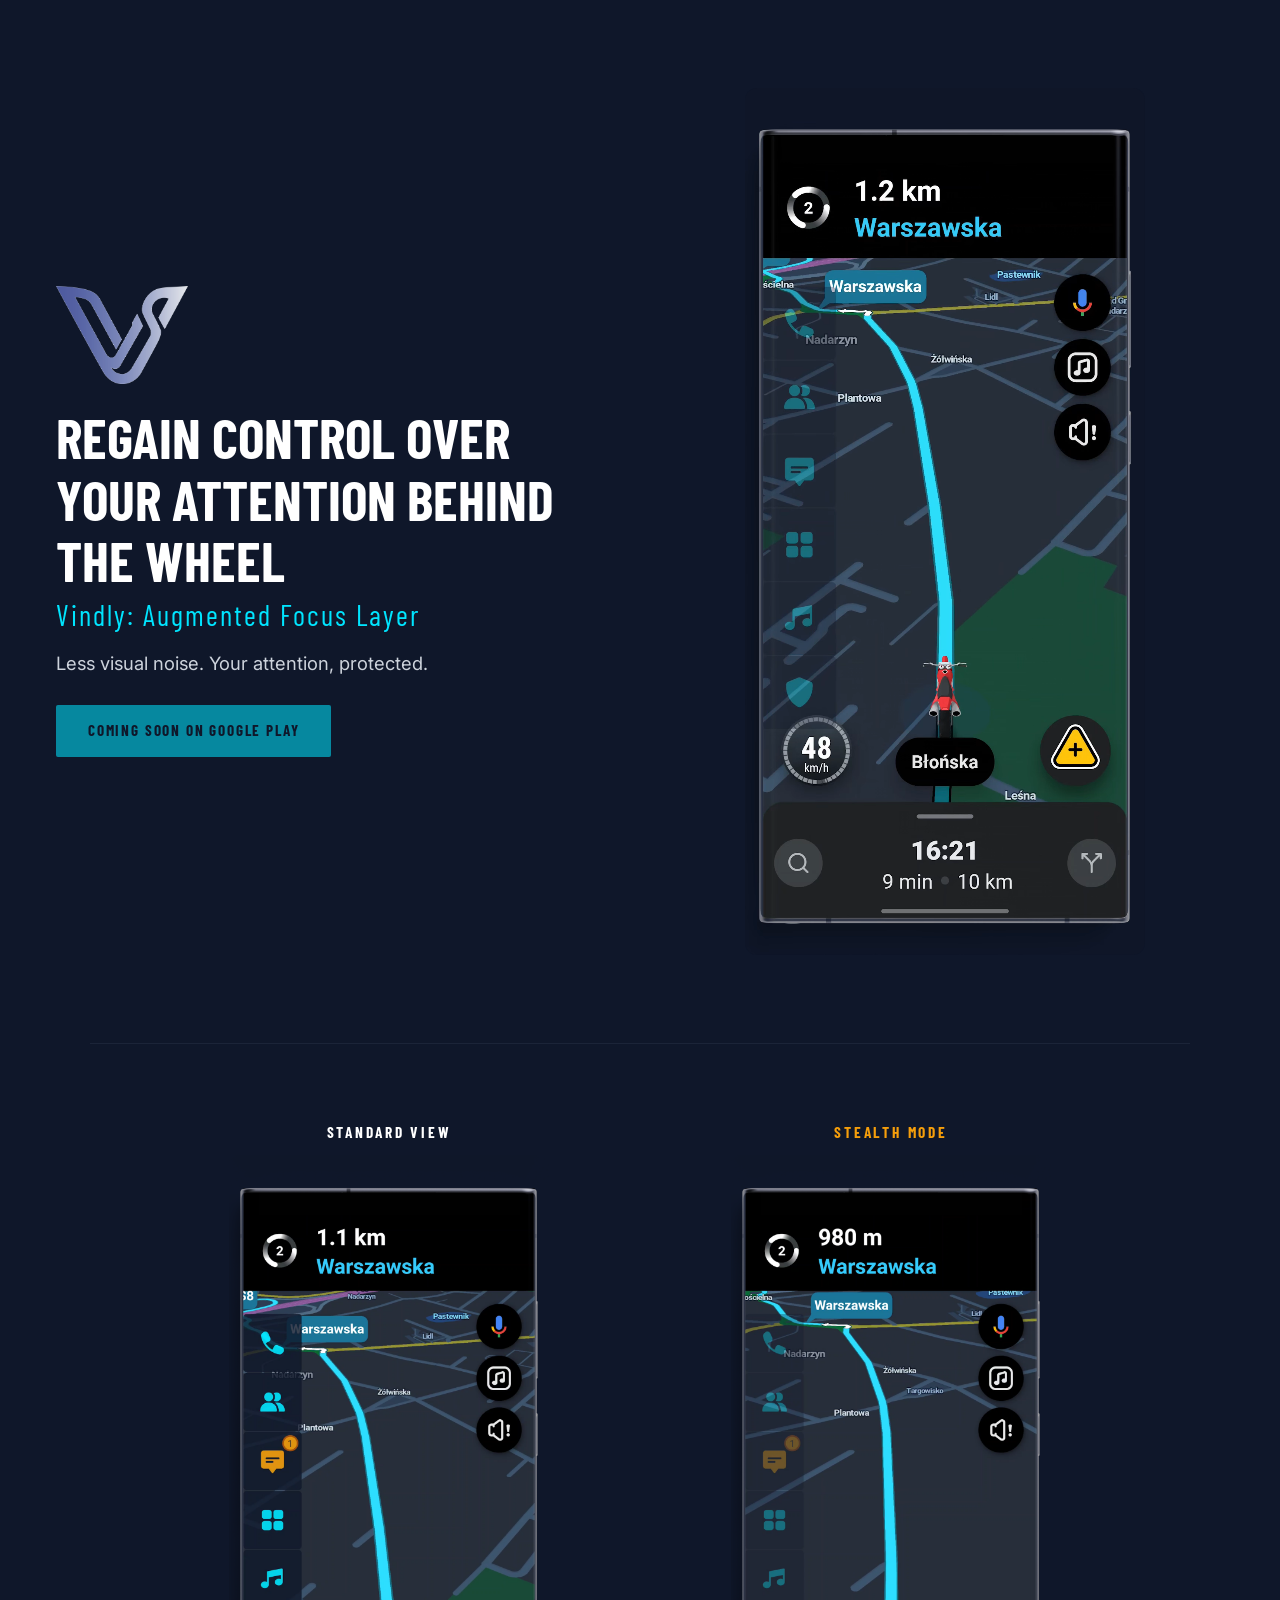
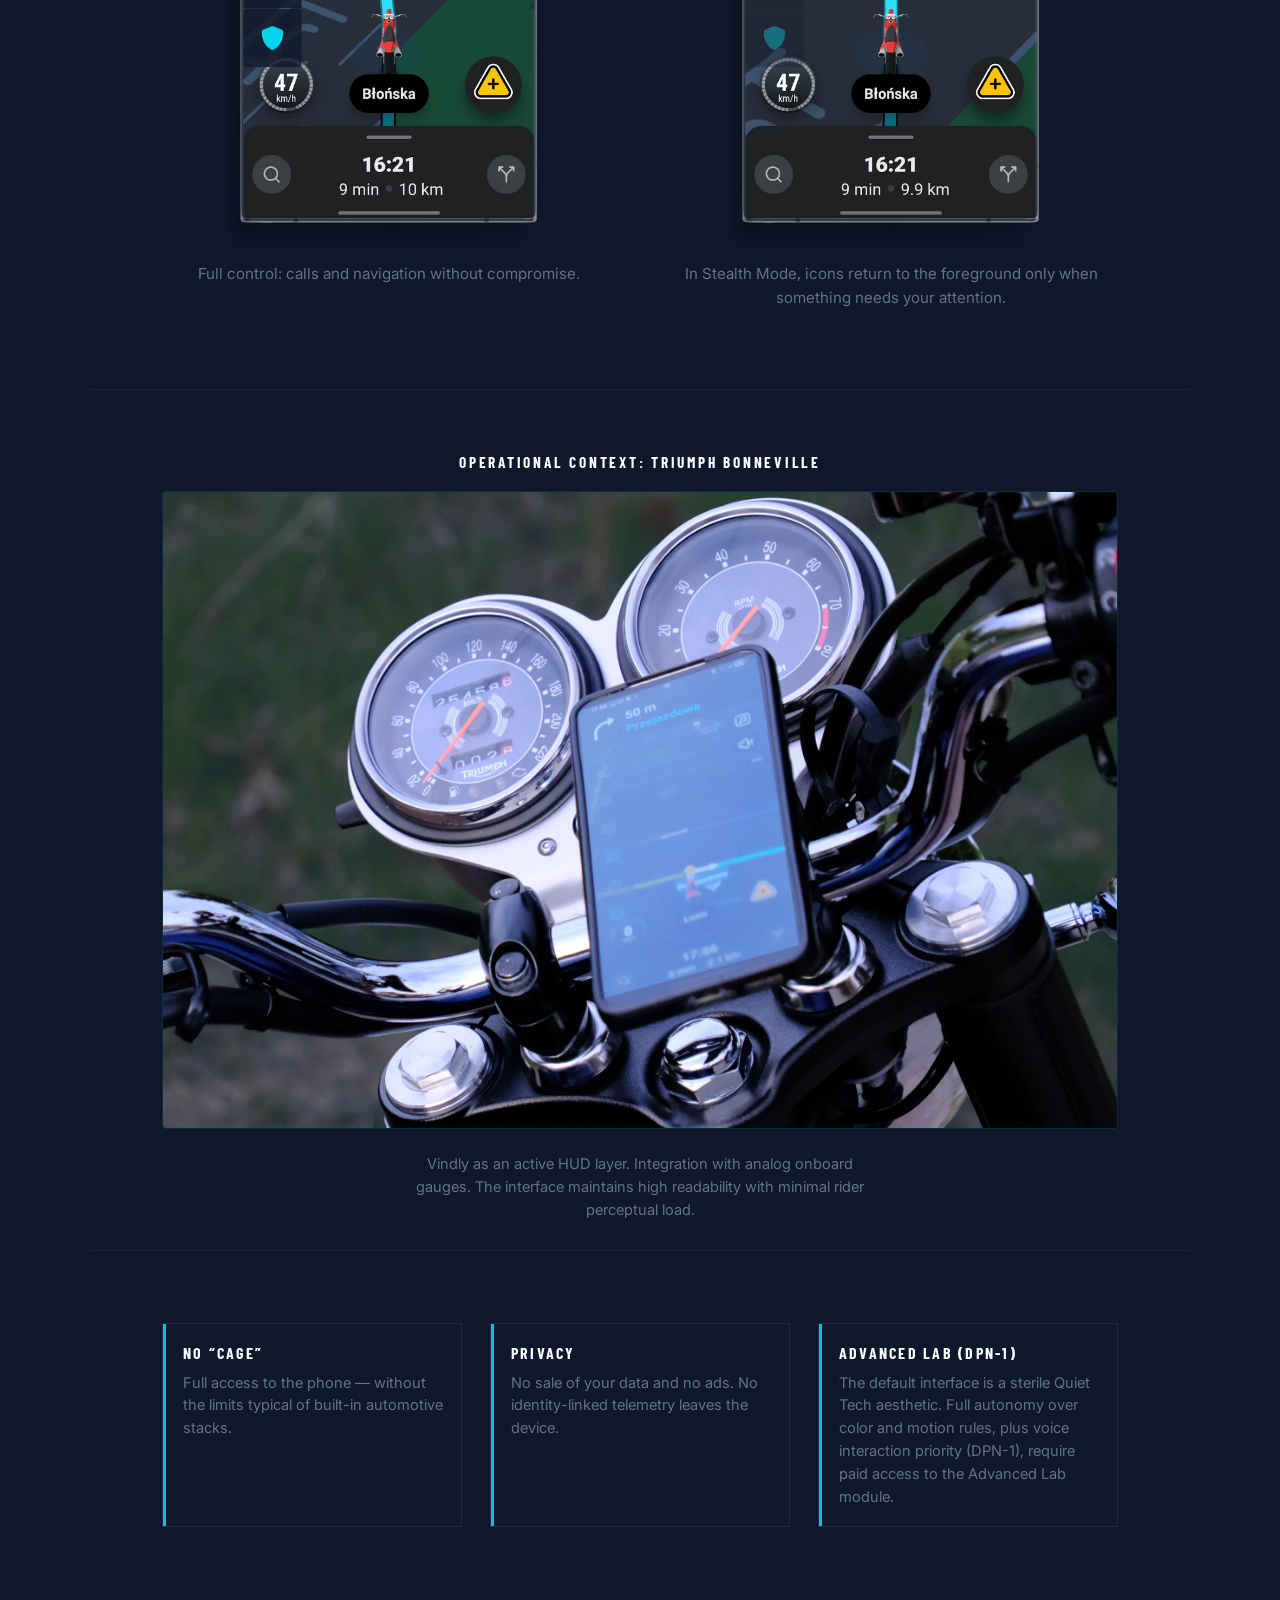
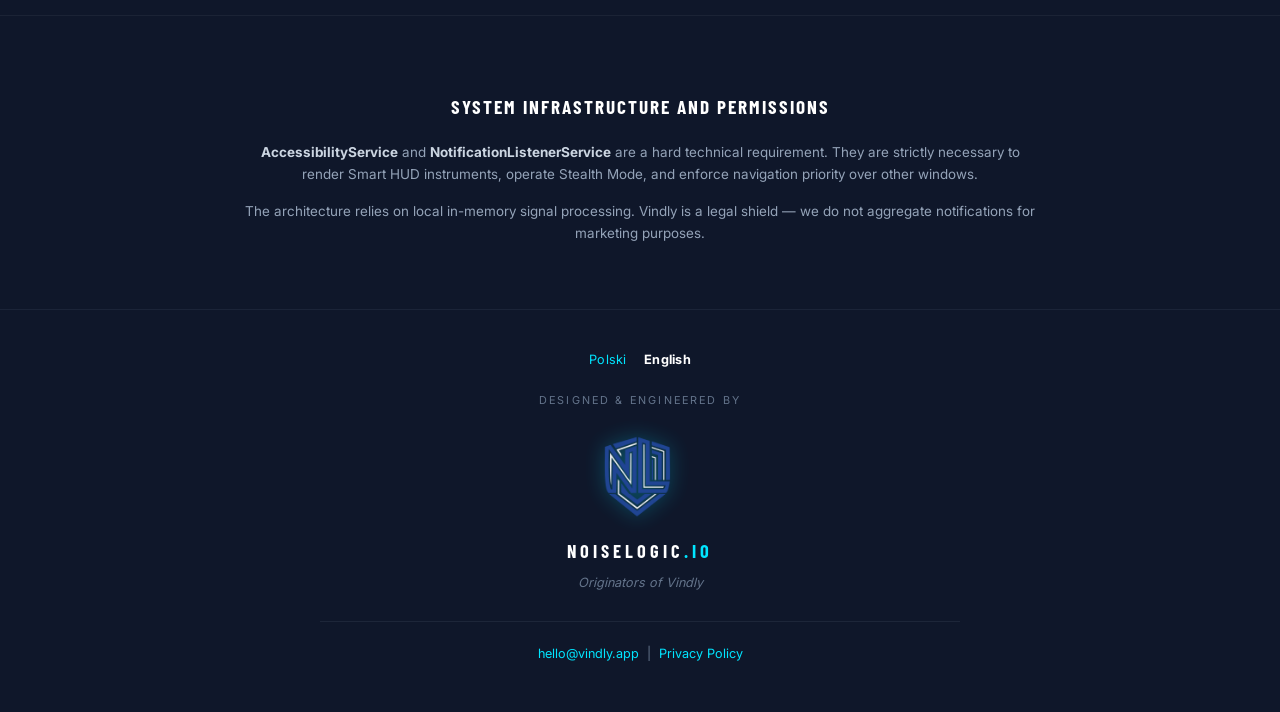
==== commit 62c2b247: "Inter local @font-face, compliance-shield layout, drop Roboto CDN - landing.css: @font-face Inter 18" ====
--- a/index.html
+++ b/index.html
@@ -8,7 +8,22 @@
     <link rel="alternate" hreflang="en" href="https://vindly.app/en/">
     <link rel="alternate" hreflang="x-default" href="https://vindly.app/pl/">
     <link rel="canonical" href="https://vindly.app/pl/">
-    <link href="https://fonts.googleapis.com/css2?family=Roboto&display=swap" rel="stylesheet">
+    <style>
+        @font-face {
+            font-family: 'Inter';
+            src: url('Inter_18pt-Regular.ttf') format('truetype');
+            font-weight: 400;
+            font-style: normal;
+            font-display: swap;
+        }
+        @font-face {
+            font-family: 'Inter';
+            src: url('Inter_18pt-Bold.ttf') format('truetype');
+            font-weight: 700;
+            font-style: normal;
+            font-display: swap;
+        }
+    </style>
     <script>
         (function () {
             var list = navigator.languages && navigator.languages.length ? navigator.languages : [navigator.language || ""];
@@ -20,7 +35,7 @@
     </script>
     <meta http-equiv="refresh" content="0; url=pl/">
 </head>
-<body style="margin:0;min-height:100vh;display:flex;align-items:center;justify-content:center;background:#0F172A;color:#94a3b8;font-family:Roboto,system-ui,sans-serif;text-align:center;padding:1.5rem">
+<body style="margin:0;min-height:100vh;display:flex;align-items:center;justify-content:center;background:#0F172A;color:#94a3b8;font-family:Inter,system-ui,sans-serif;text-align:center;padding:1.5rem">
     <p style="margin:0;font-size:0.95rem;line-height:1.6">
         <a href="pl/" hreflang="pl" lang="pl" style="color:#00E5FF;text-decoration:none">Polski</a>
         &nbsp;·&nbsp;
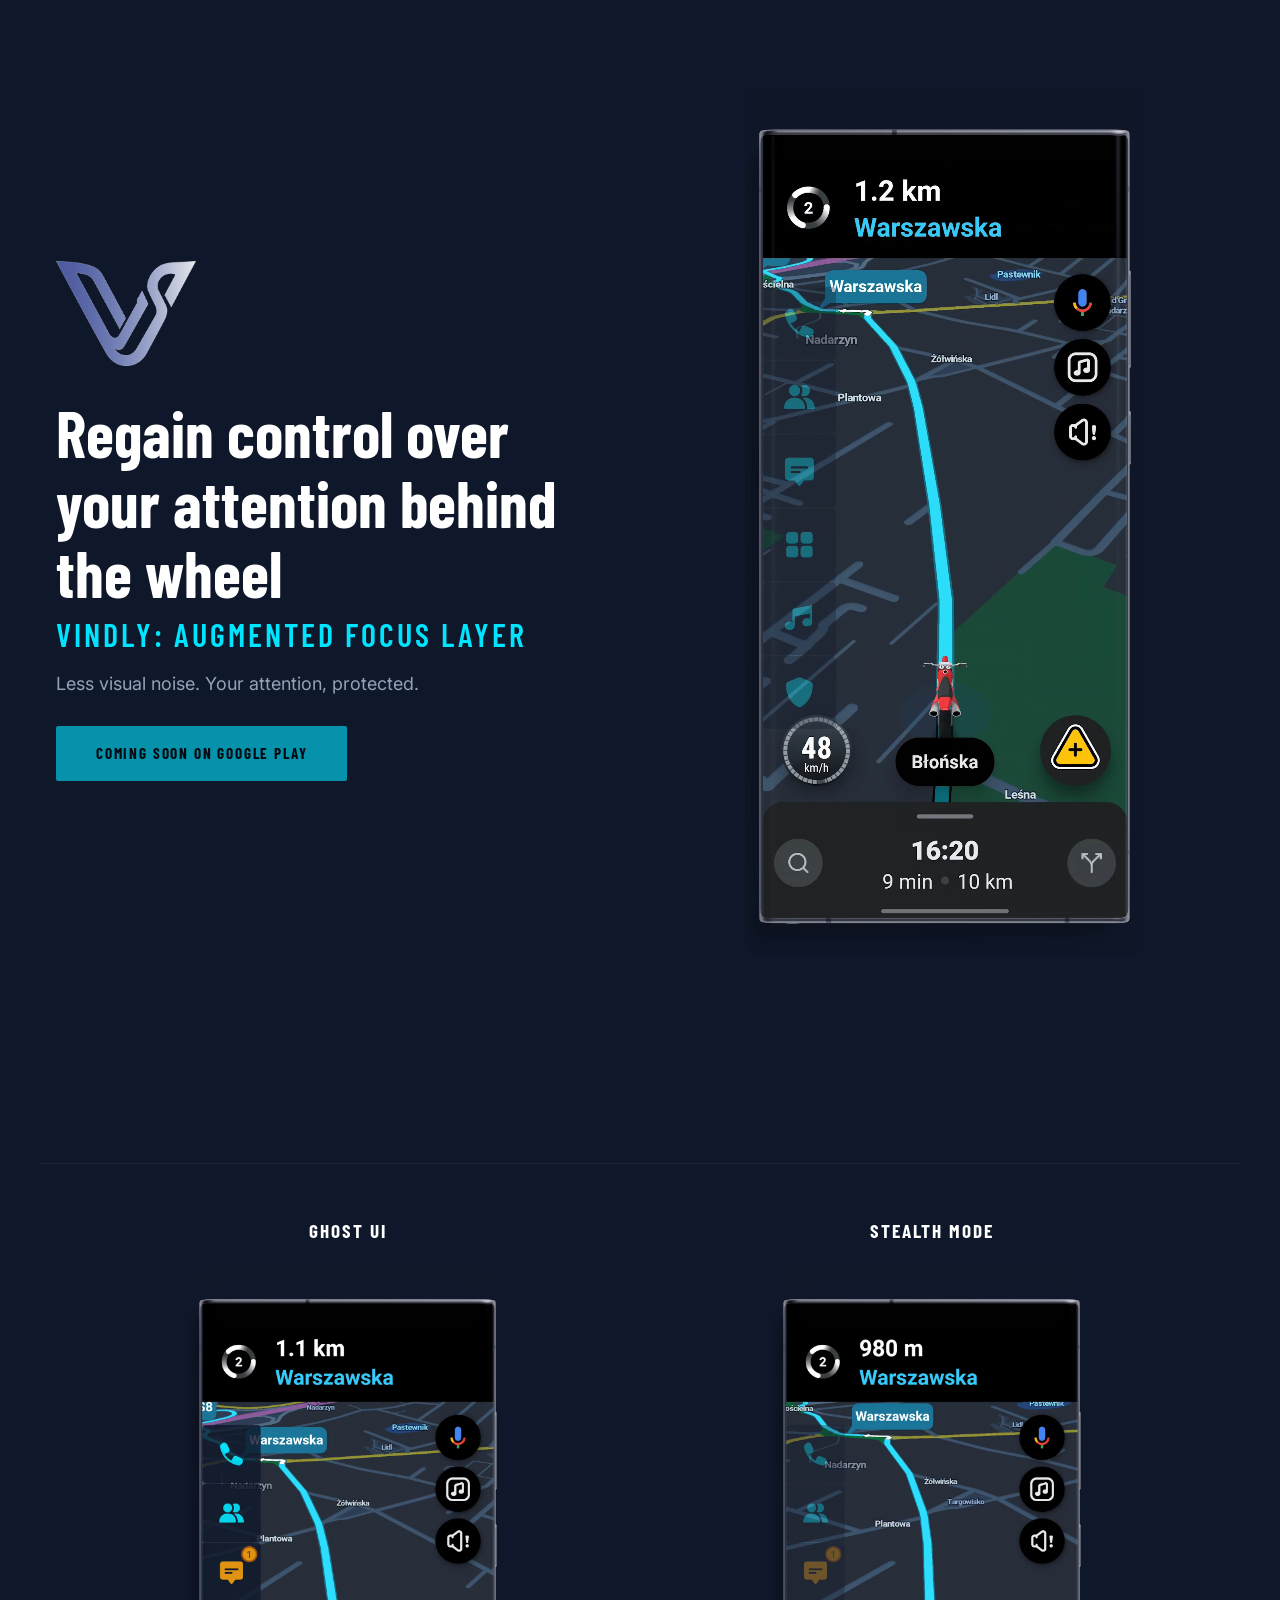
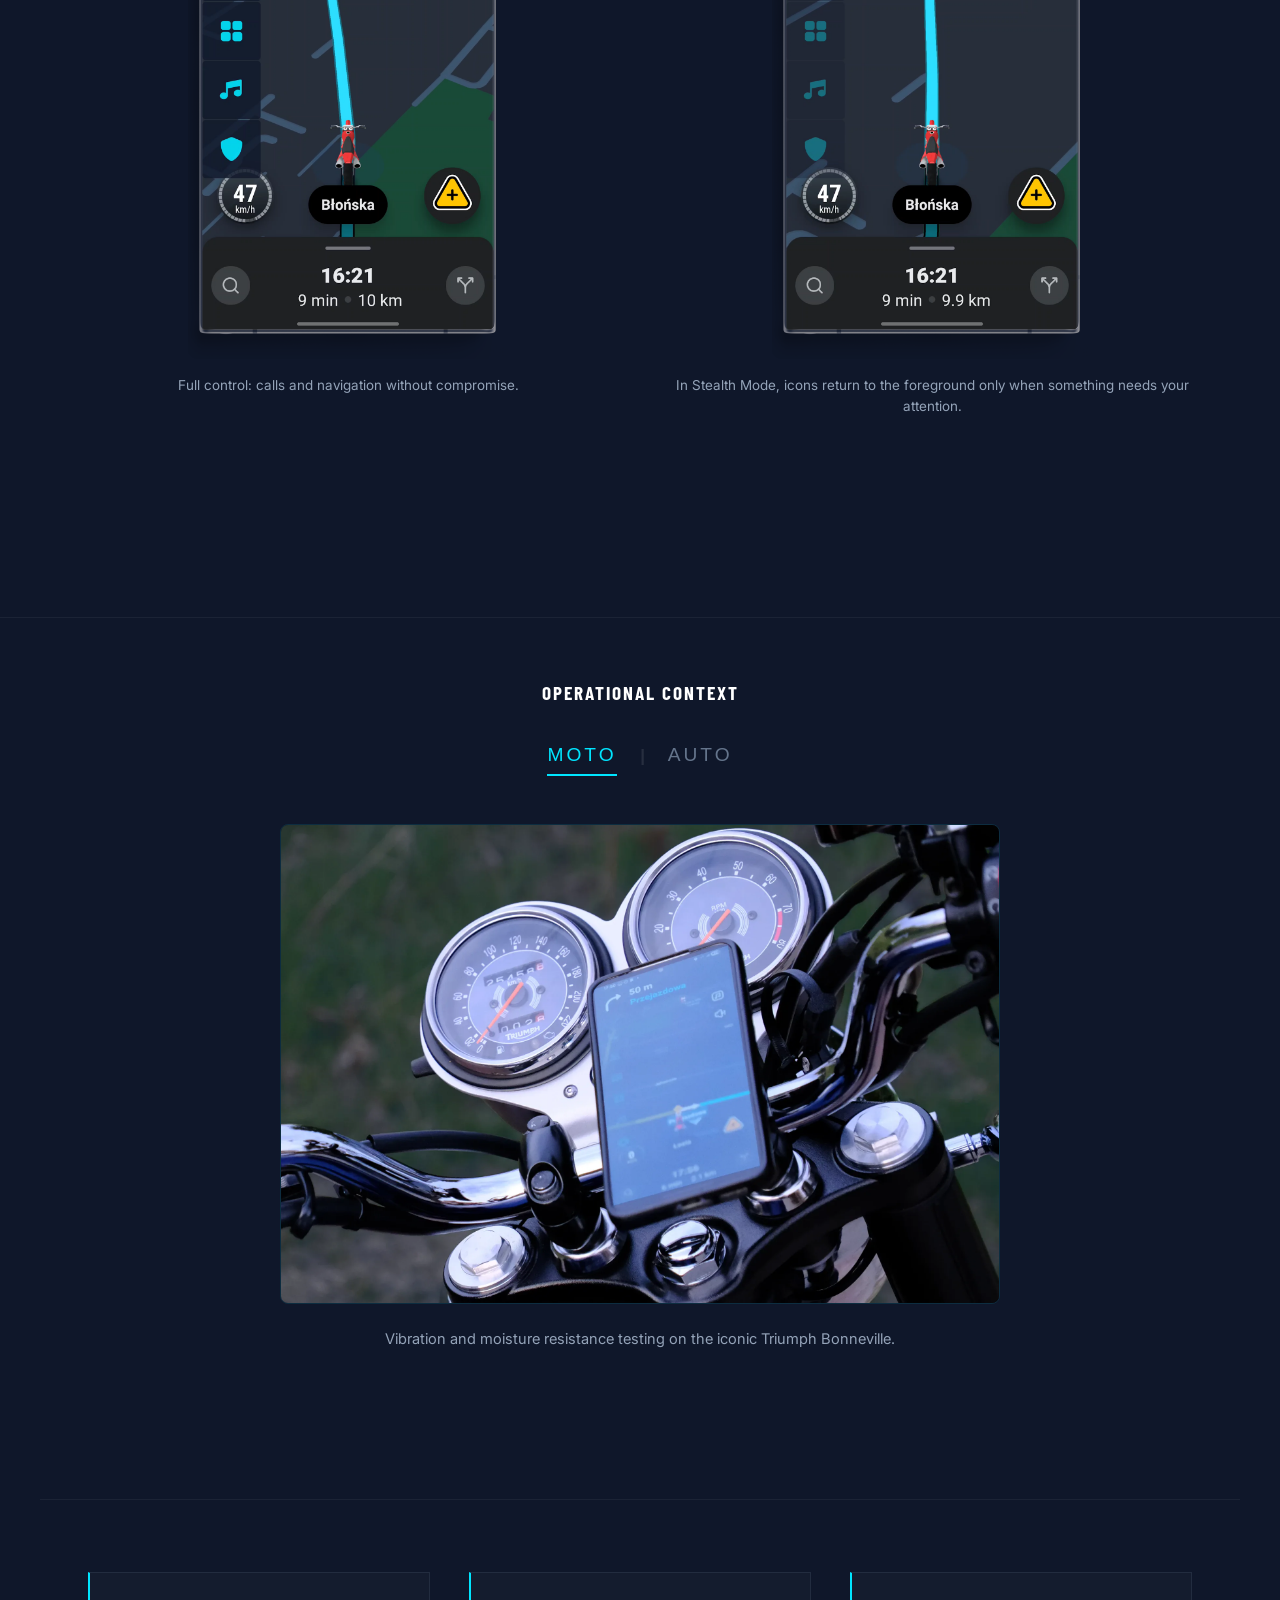
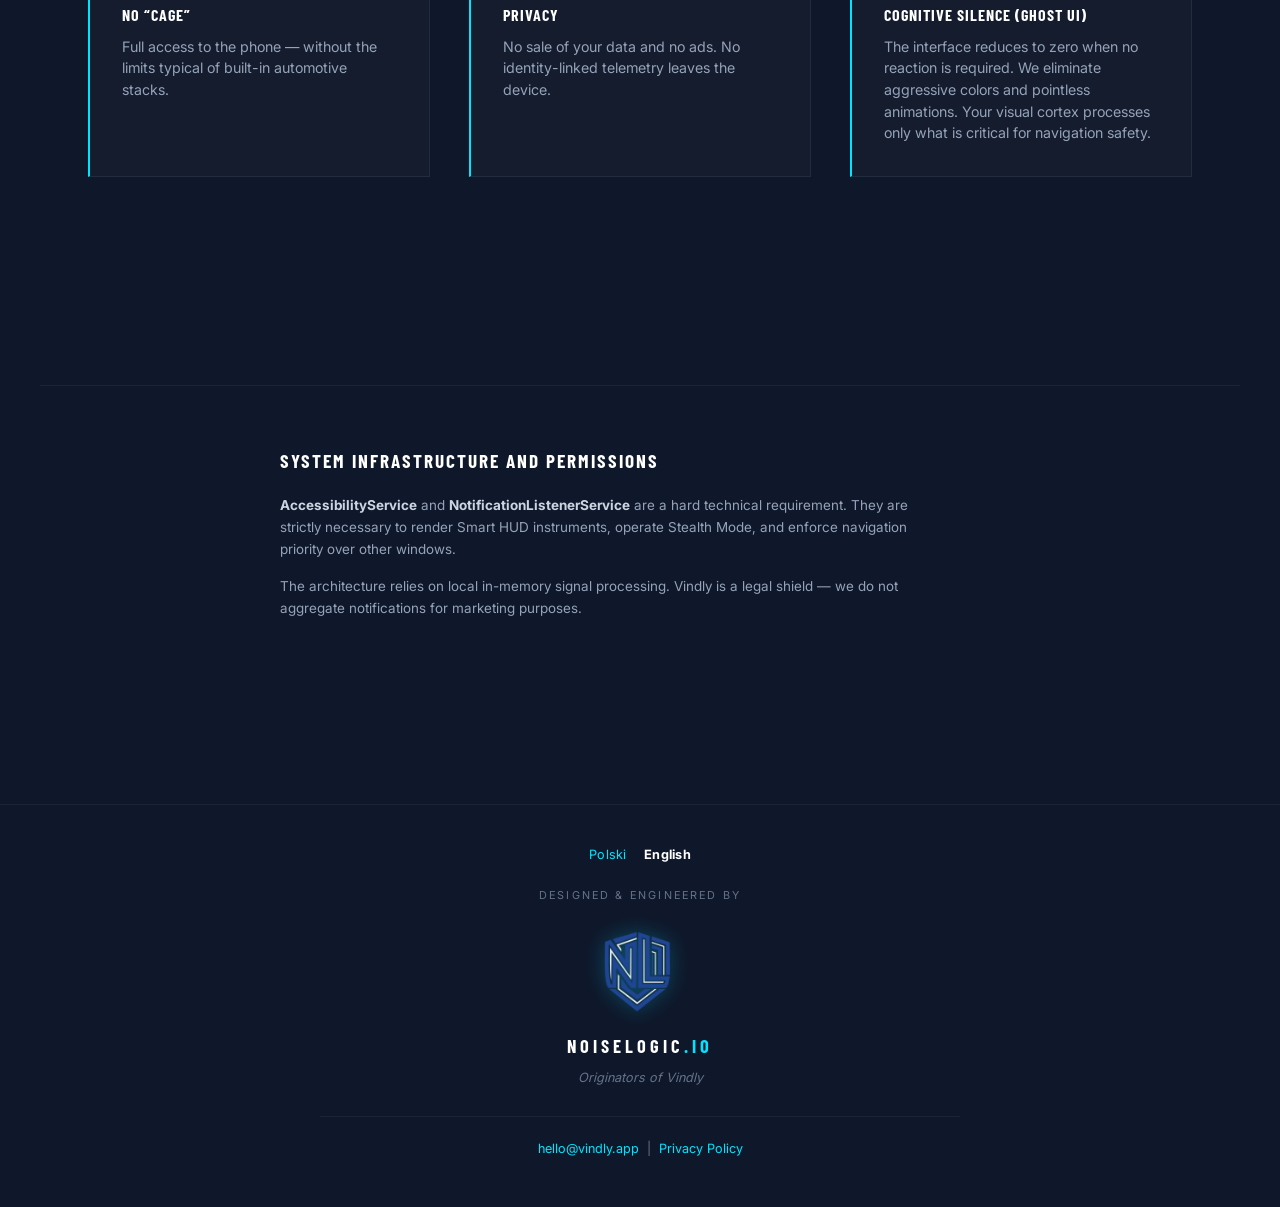
==== commit 1ce44cf8: "fix(landing): field proof 3/2 box on trigger, Bonneville copy without T120 Lock preview geometry wit" ====
--- a/index.html
+++ b/index.html
@@ -2,44 +2,18 @@
 <html lang="en">
 <head>
     <meta charset="UTF-8">
-    <meta name="viewport" content="width=device-width, initial-scale=1.0">
     <title>Vindly</title>
-    <link rel="alternate" hreflang="pl" href="https://vindly.app/pl/">
-    <link rel="alternate" hreflang="en" href="https://vindly.app/en/">
-    <link rel="alternate" hreflang="x-default" href="https://vindly.app/pl/">
-    <link rel="canonical" href="https://vindly.app/pl/">
-    <style>
-        @font-face {
-            font-family: 'Inter';
-            src: url('Inter_18pt-Regular.ttf') format('truetype');
-            font-weight: 400;
-            font-style: normal;
-            font-display: swap;
+    <script>
+        // Sprawdzamy język przeglądarki. Jeśli zaczyna się od 'pl', rzucamy do Polski. W przeciwnym razie global (EN).
+        var userLang = navigator.language || navigator.userLanguage || "";
+        if (userLang.toLowerCase().indexOf('pl') === 0) {
+            window.location.replace("/pl/");
+        } else {
+            window.location.replace("/en/");
         }
-        @font-face {
-            font-family: 'Inter';
-            src: url('Inter_18pt-Bold.ttf') format('truetype');
-            font-weight: 700;
-            font-style: normal;
-            font-display: swap;
-        }
-    </style>
-    <script>
-        (function () {
-            var list = navigator.languages && navigator.languages.length ? navigator.languages : [navigator.language || ""];
-            var pl = list.some(function (s) {
-                return String(s).toLowerCase().indexOf("pl") === 0;
-            });
-            location.replace(pl ? "pl/" : "en/");
-        })();
     </script>
-    <meta http-equiv="refresh" content="0; url=pl/">
 </head>
-<body style="margin:0;min-height:100vh;display:flex;align-items:center;justify-content:center;background:#0F172A;color:#94a3b8;font-family:Inter,system-ui,sans-serif;text-align:center;padding:1.5rem">
-    <p style="margin:0;font-size:0.95rem;line-height:1.6">
-        <a href="pl/" hreflang="pl" lang="pl" style="color:#00E5FF;text-decoration:none">Polski</a>
-        &nbsp;·&nbsp;
-        <a href="en/" hreflang="en" lang="en" style="color:#00E5FF;text-decoration:none">English</a>
-    </p>
+<body>
+    <p>Redirecting to <a href="/en/">Vindly International</a> or <a href="/pl/">Vindly Polska</a>...</p>
 </body>
 </html>
